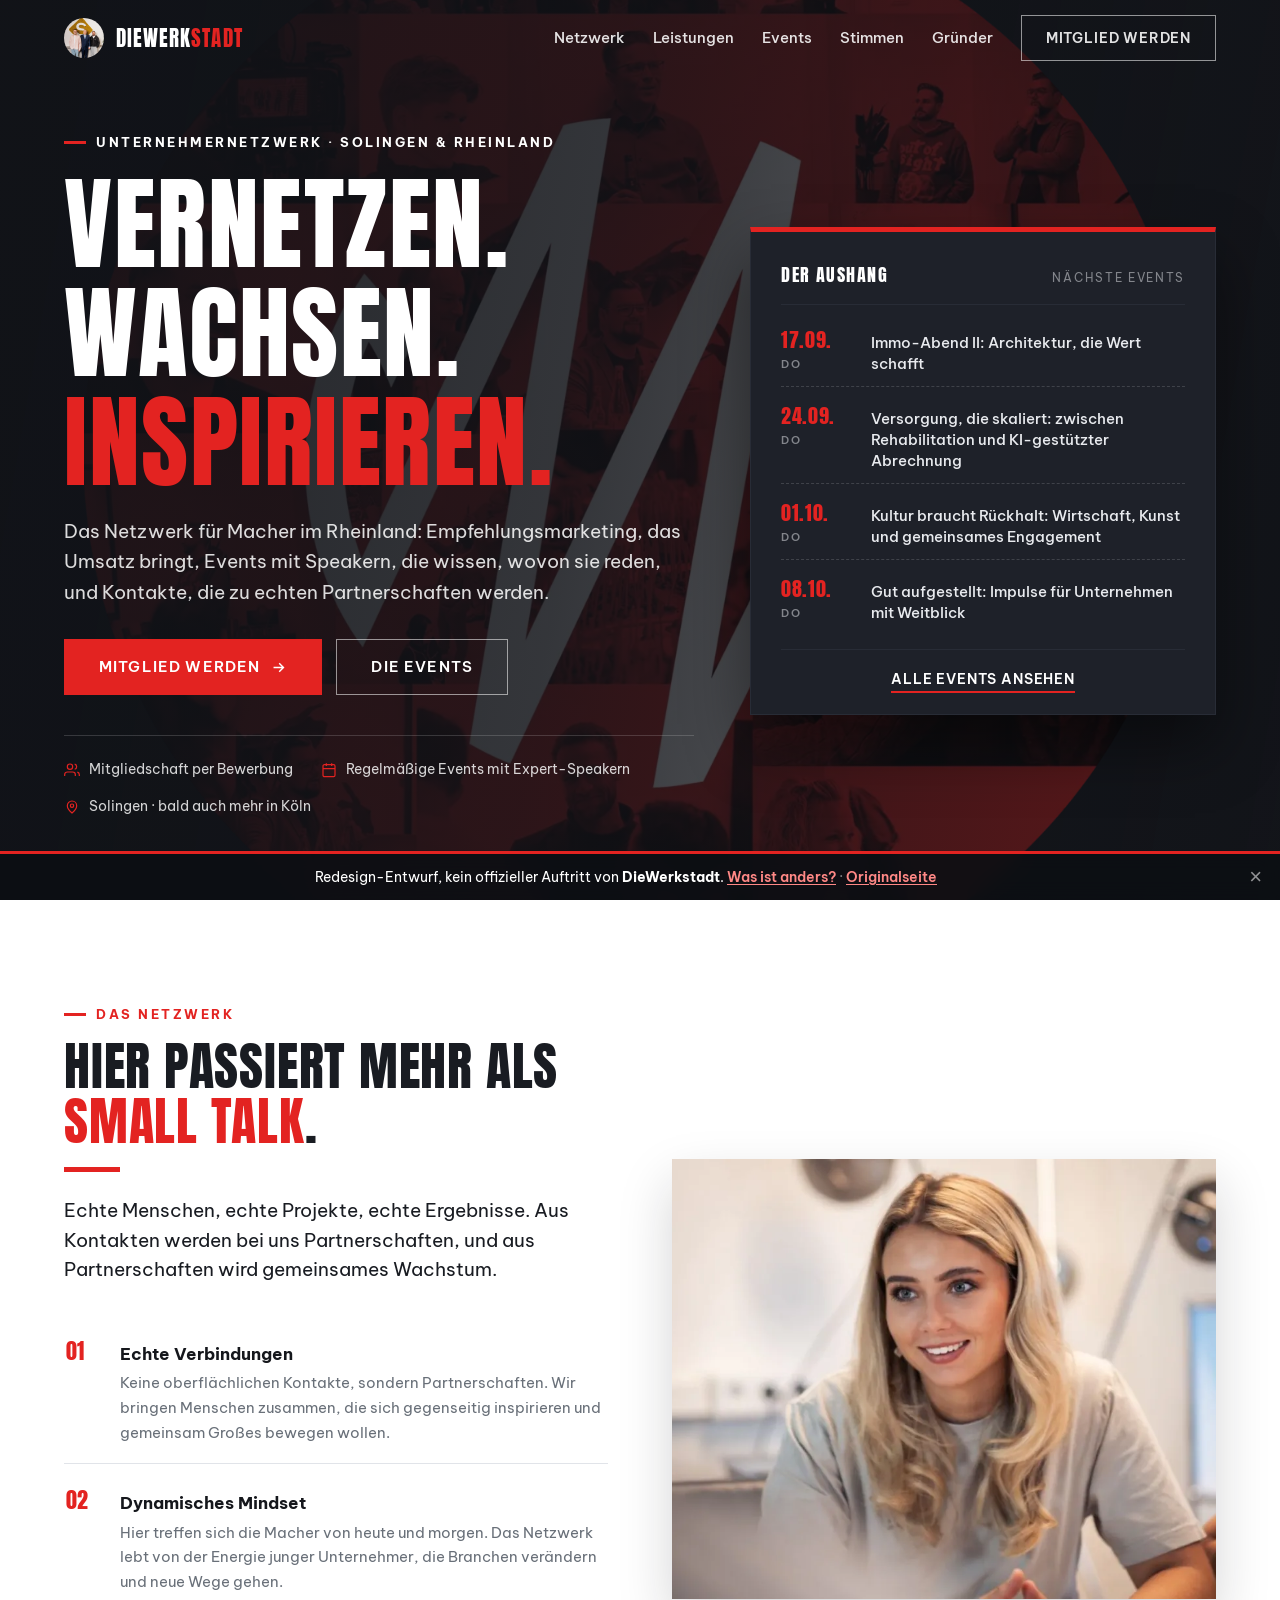
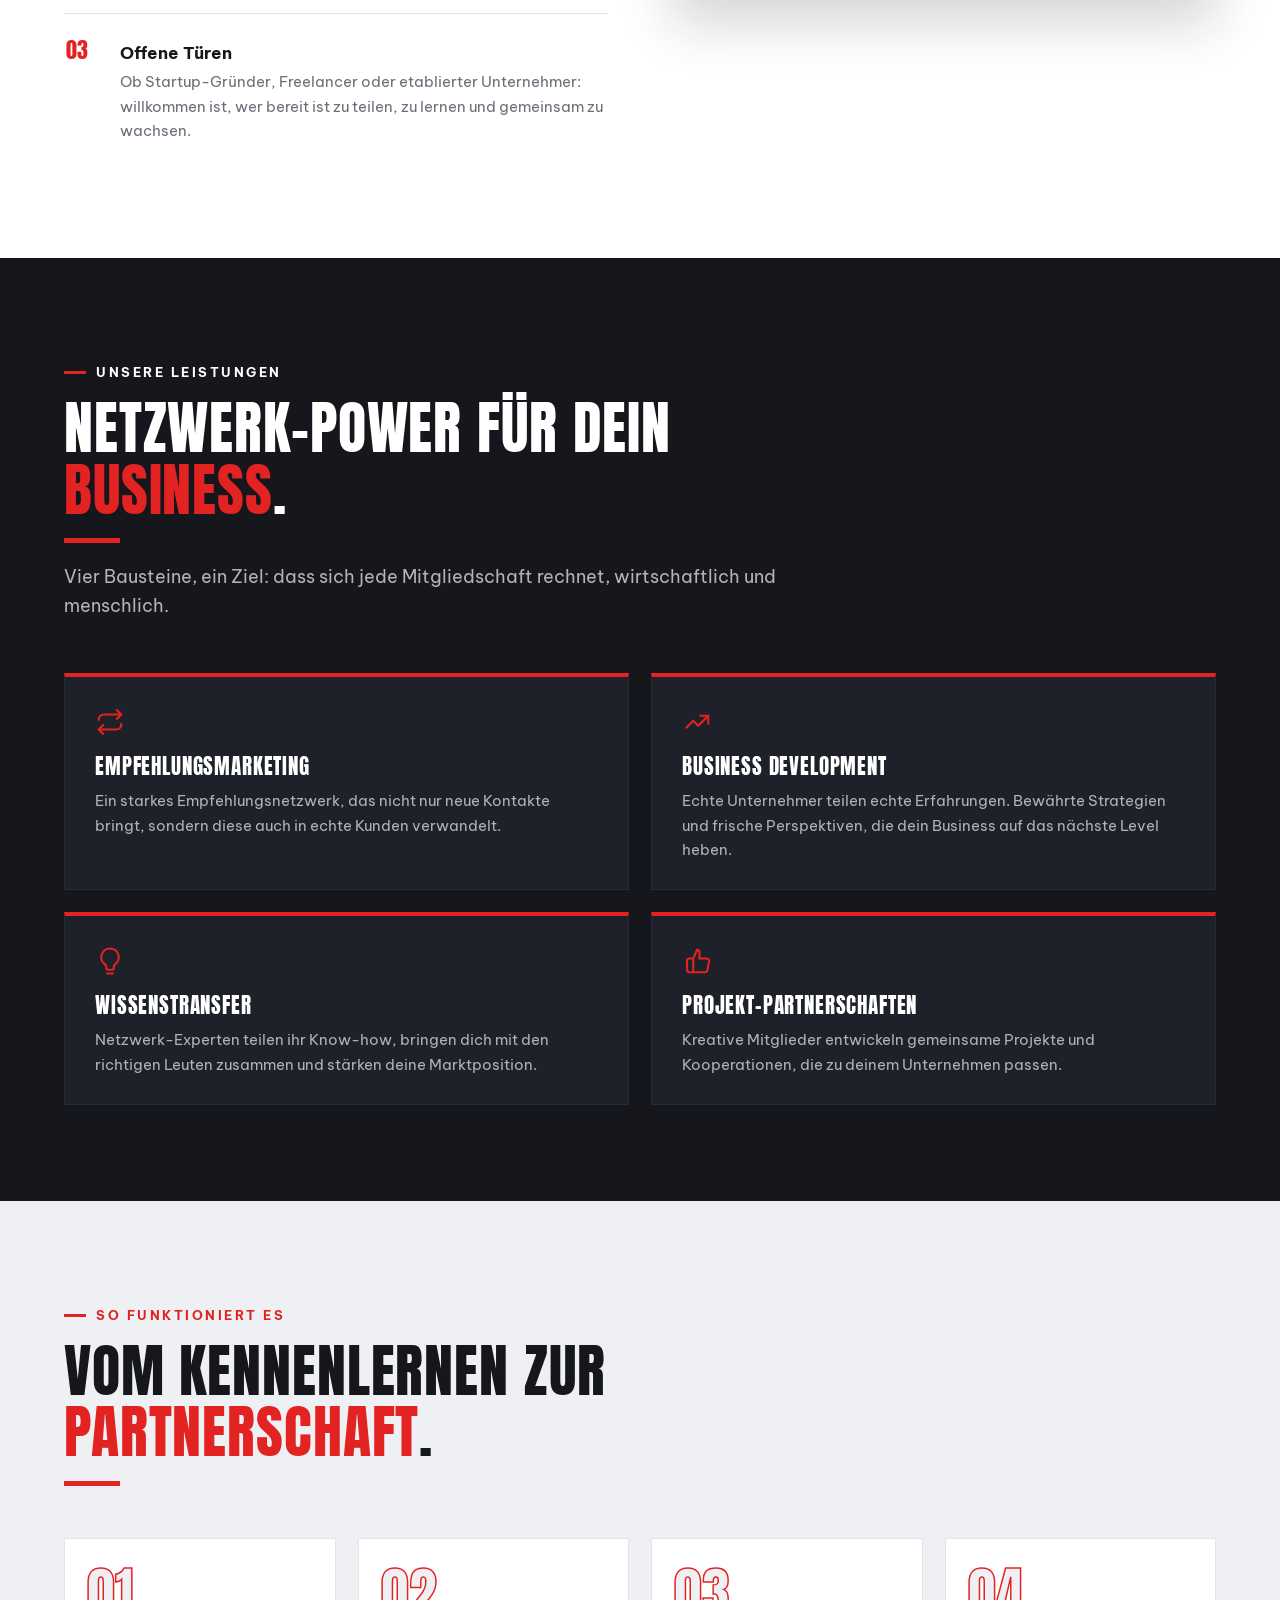
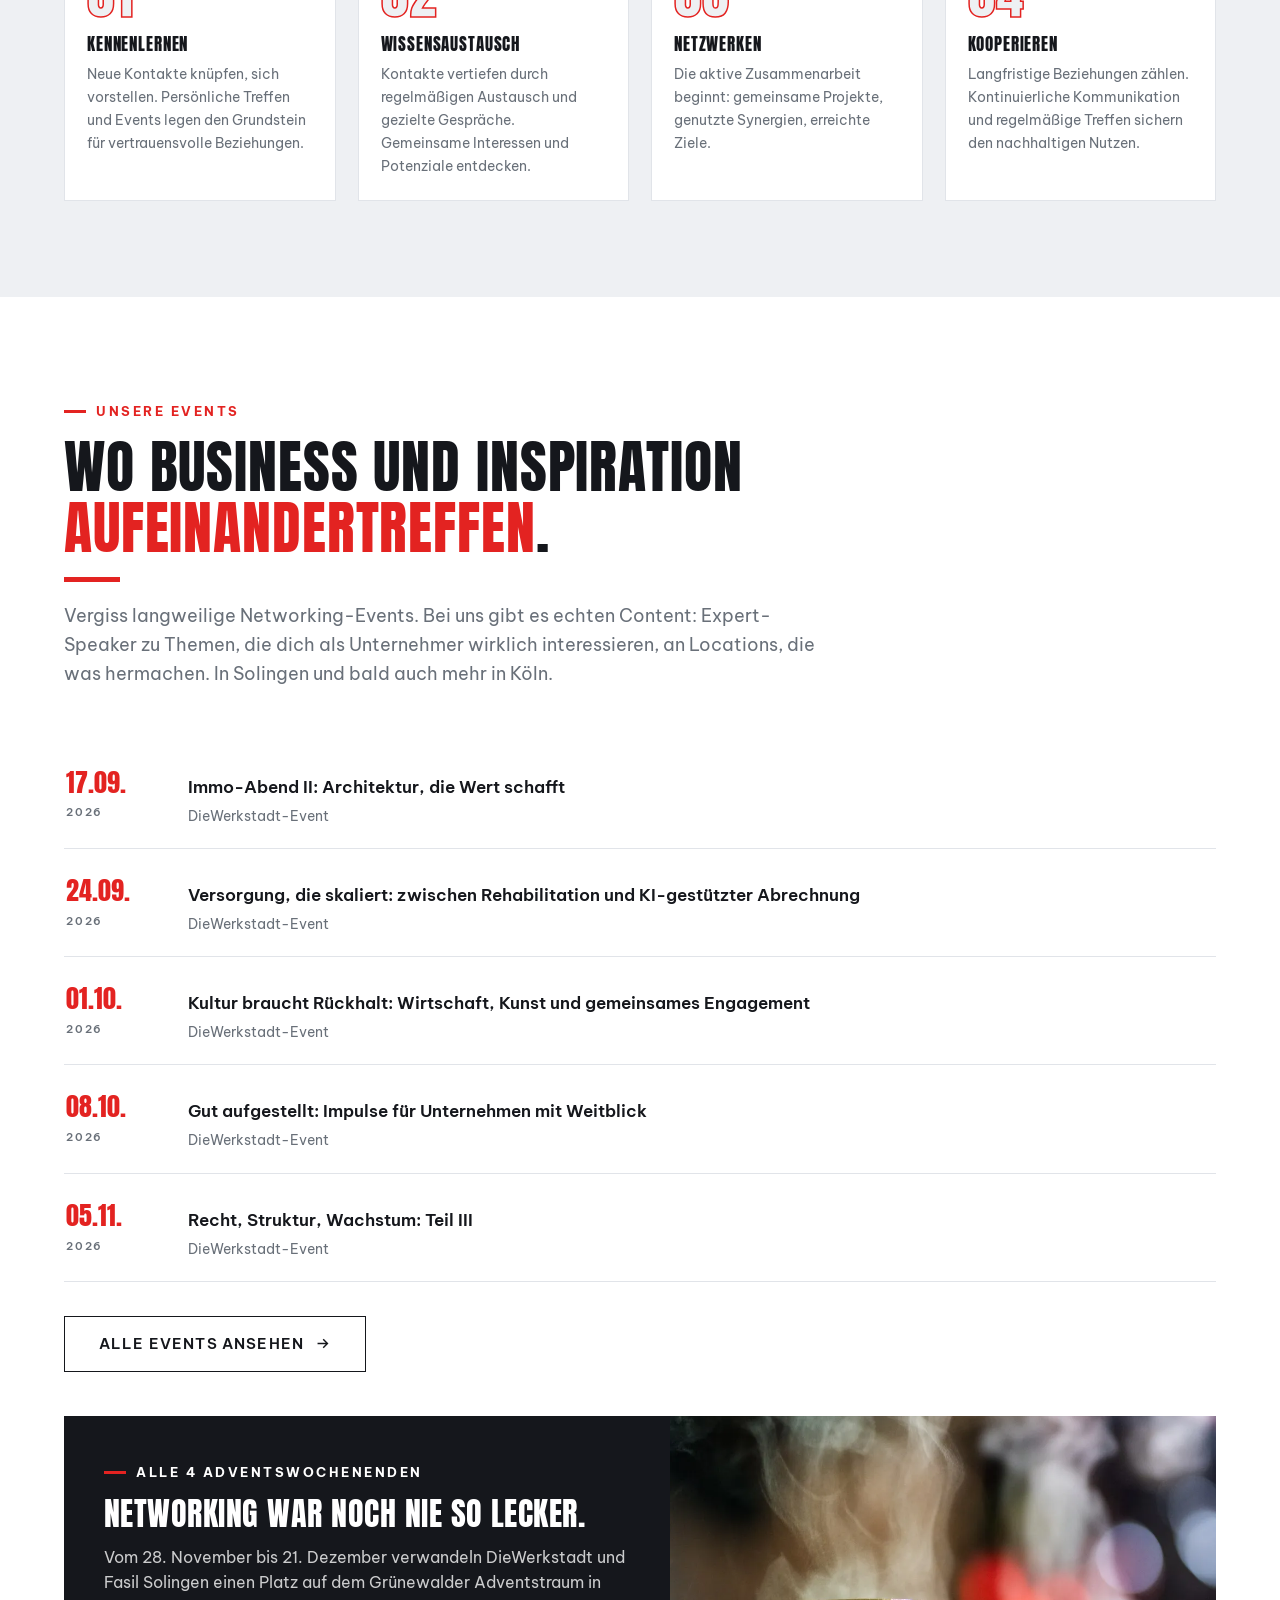
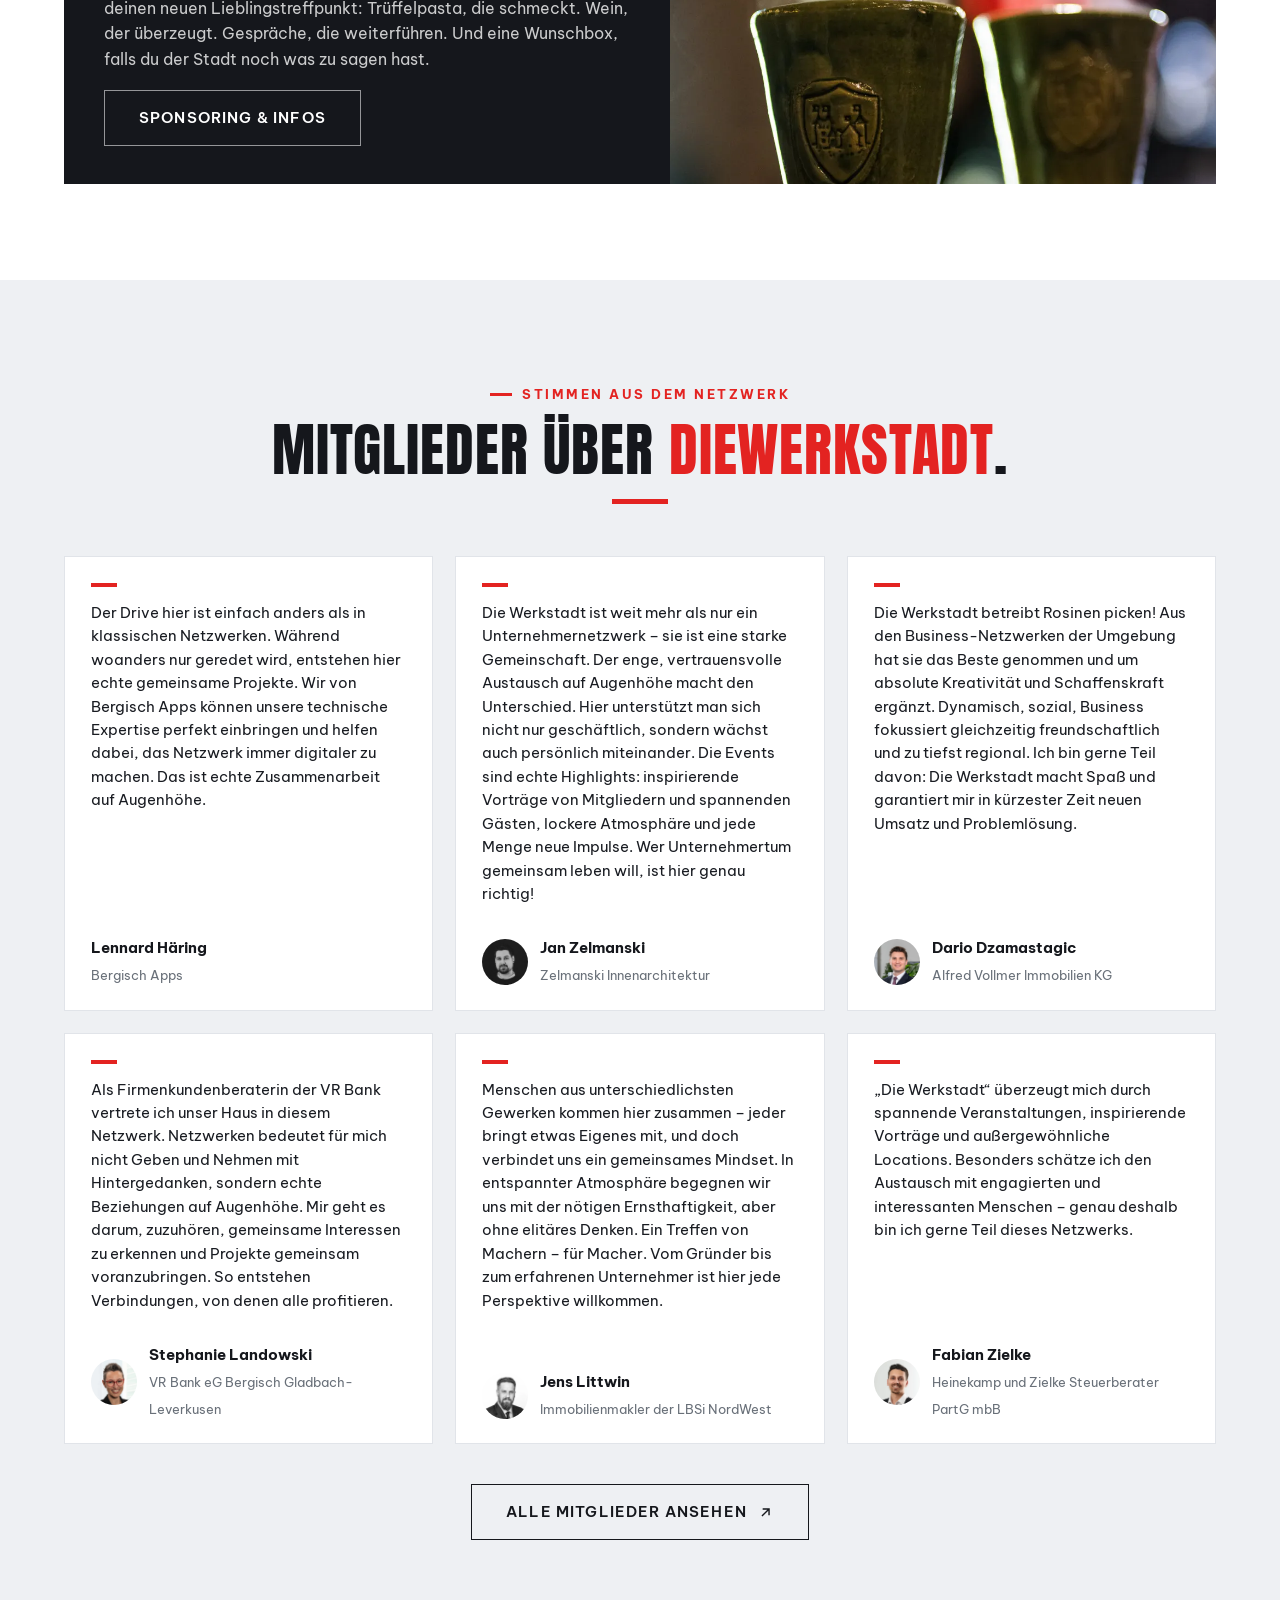
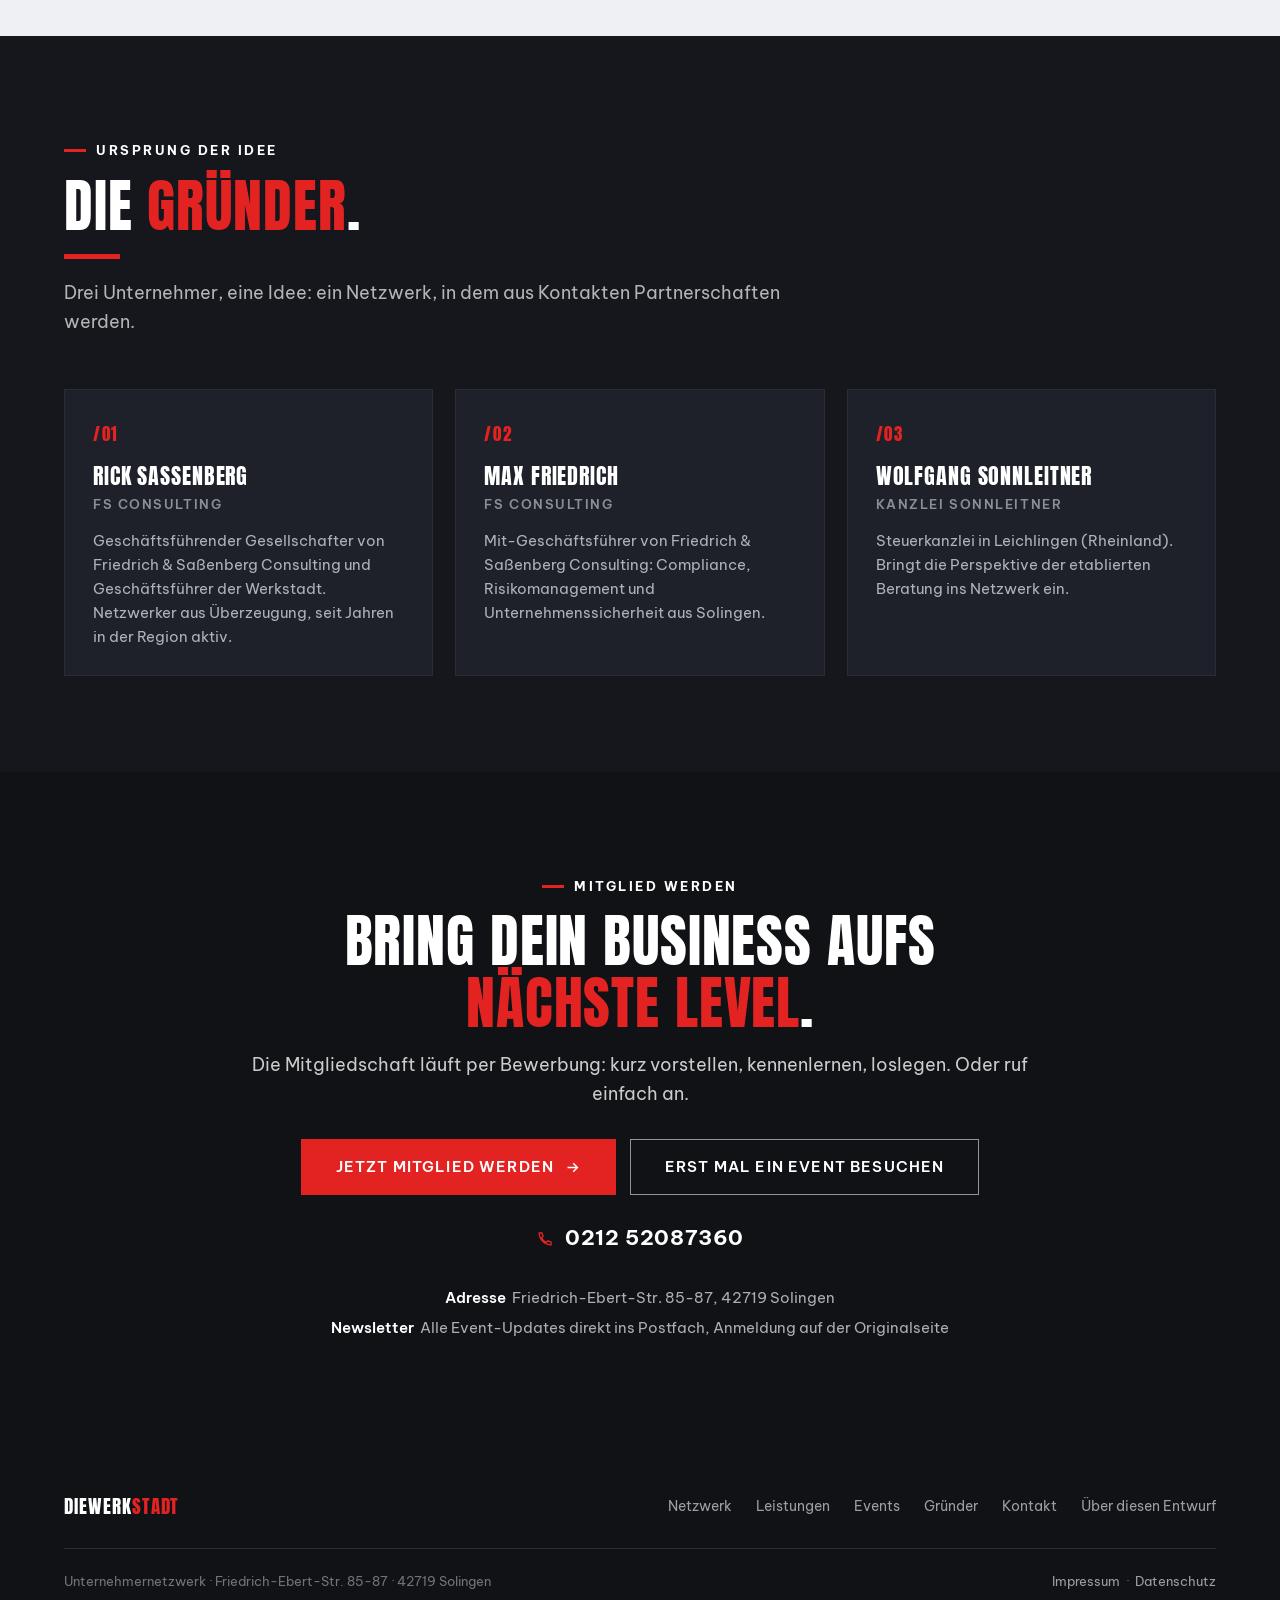
==== index.html @ a617d088 "DieWerkstadt-Demonstrator: Industrial-Bold-Design (Anton + Be Vietnam Pro, Signalrot/Anthrazit), Eve" ====
<!doctype html>
<html lang="de">
<head>
<meta charset="utf-8">
<meta name="viewport" content="width=device-width, initial-scale=1">
<title>DieWerkstadt | Unternehmernetzwerk Solingen &amp; Rheinland</title>
<meta name="description" content="DieWerkstadt ist das Unternehmernetzwerk für Solingen und das Rheinland: Empfehlungsmarketing, Events mit Expert-Speakern und echte Partnerschaften. Mitgliedschaft per Bewerbung.">
<meta name="robots" content="noindex, nofollow">
<link rel="canonical" href="https://suak0903.github.io/diewerkstadt/">
<meta property="og:type" content="website">
<meta property="og:site_name" content="DieWerkstadt">
<meta property="og:title" content="DieWerkstadt | Unternehmernetzwerk Solingen &amp; Rheinland">
<meta property="og:description" content="Vernetzen. Wachsen. Inspirieren. Empfehlungsmarketing, Events mit Expert-Speakern und echte Partnerschaften im Rheinland.">
<meta property="og:image" content="https://suak0903.github.io/diewerkstadt/media/og.jpg">
<meta property="og:image:width" content="1200">
<meta property="og:image:height" content="630">
<meta property="og:locale" content="de_DE">
<meta name="twitter:card" content="summary_large_image">
<meta name="twitter:image" content="https://suak0903.github.io/diewerkstadt/media/og.jpg">
<meta name="theme-color" content="#15171c">
<link rel="icon" href="media/favicon-32.png" sizes="32x32">
<link rel="apple-touch-icon" href="media/favicon-180.png">
<link rel="preload" as="image" href="media/hero.webp">
<link rel="stylesheet" href="css/site.css?v=1">
<script type="application/ld+json">
{"@context":"https://schema.org","@graph":[
{"@type":"Organization","@id":"https://suak0903.github.io/diewerkstadt/#org","name":"DieWerkstadt","description":"Unternehmernetzwerk für Solingen und das Rheinland: Empfehlungsmarketing, Business-Events mit Expert-Speakern, Mitgliedschaft per Bewerbung.","url":"https://suak0903.github.io/diewerkstadt/","logo":"https://suak0903.github.io/diewerkstadt/media/favicon-180.png","telephone":"+49 212 52087360","address":{"@type":"PostalAddress","streetAddress":"Friedrich-Ebert-Str. 85-87","postalCode":"42719","addressLocality":"Solingen","addressCountry":"DE"},"areaServed":[{"@type":"City","name":"Solingen"},{"@type":"AdministrativeArea","name":"Rheinland"}],"sameAs":["https://deine-werkstadt.de/"]},
{"@type":"Event","name":"DieWerkstadt: Immo-Abend II - Architektur, die Wert schafft","startDate":"2026-09-17","organizer":{"@id":"https://suak0903.github.io/diewerkstadt/#org"},"eventAttendanceMode":"https://schema.org/OfflineEventAttendanceMode","location":{"@type":"Place","name":"Solingen","address":{"@type":"PostalAddress","addressLocality":"Solingen","addressCountry":"DE"}}},
{"@type":"Event","name":"DieWerkstadt: Versorgung, die skaliert - Zwischen Rehabilitation und KI-gestützter Abrechnung","startDate":"2026-09-24","organizer":{"@id":"https://suak0903.github.io/diewerkstadt/#org"},"eventAttendanceMode":"https://schema.org/OfflineEventAttendanceMode","location":{"@type":"Place","name":"Solingen","address":{"@type":"PostalAddress","addressLocality":"Solingen","addressCountry":"DE"}}},
{"@type":"Event","name":"DieWerkstadt: Kultur braucht Rückhalt - Wirtschaft, Kunst und gemeinsames Engagement","startDate":"2026-10-01","organizer":{"@id":"https://suak0903.github.io/diewerkstadt/#org"},"eventAttendanceMode":"https://schema.org/OfflineEventAttendanceMode","location":{"@type":"Place","name":"Solingen","address":{"@type":"PostalAddress","addressLocality":"Solingen","addressCountry":"DE"}}},
{"@type":"Event","name":"DieWerkstadt: Gut aufgestellt - Impulse für Unternehmen mit Weitblick","startDate":"2026-10-08","organizer":{"@id":"https://suak0903.github.io/diewerkstadt/#org"},"eventAttendanceMode":"https://schema.org/OfflineEventAttendanceMode","location":{"@type":"Place","name":"Solingen","address":{"@type":"PostalAddress","addressLocality":"Solingen","addressCountry":"DE"}}},
{"@type":"Event","name":"DieWerkstadt: Recht, Struktur, Wachstum - Teil III","startDate":"2026-11-05","organizer":{"@id":"https://suak0903.github.io/diewerkstadt/#org"},"eventAttendanceMode":"https://schema.org/OfflineEventAttendanceMode","location":{"@type":"Place","name":"Solingen","address":{"@type":"PostalAddress","addressLocality":"Solingen","addressCountry":"DE"}}}
]}
</script>
</head>
<body>
<a class="skip" href="#top">Zum Inhalt springen</a>

<!-- #chrome:header -->
<header class="nav" id="nav">
  <div class="wrap">
    <a href="index.html#top" class="brand" aria-label="DieWerkstadt Startseite">
      <img src="media/logo.png" alt="" width="40" height="40">
      <b>DieWerk<em>stadt</em></b>
    </a>
    <nav class="nav__links" aria-label="Hauptnavigation">
      <a href="index.html#netzwerk">Netzwerk</a>
      <a href="index.html#leistungen">Leistungen</a>
      <a href="index.html#events">Events</a>
      <a href="index.html#stimmen">Stimmen</a>
      <a href="index.html#gruender">Gründer</a>
      <a href="https://deine-werkstadt.de/mitglieder-antrag/" target="_blank" rel="noopener" class="btn nav__cta">Mitglied werden</a>
    </nav>
    <button class="burger" id="burger" aria-label="Menü öffnen" aria-expanded="false"><span></span><span></span><span></span></button>
  </div>
</header>
<nav class="mmenu" id="mmenu" aria-label="Mobile Navigation" inert>
  <div class="mmenu__links">
    <a href="index.html#netzwerk"><span class="n">01</span>Netzwerk</a>
    <a href="index.html#leistungen"><span class="n">02</span>Leistungen</a>
    <a href="index.html#events"><span class="n">03</span>Events</a>
    <a href="index.html#stimmen"><span class="n">04</span>Stimmen</a>
    <a href="index.html#gruender"><span class="n">05</span>Gründer</a>
    <a href="index.html#kontakt"><span class="n">06</span>Kontakt</a>
  </div>
  <div class="mmenu__foot">
    <a class="btn btn--rot" href="https://deine-werkstadt.de/mitglieder-antrag/" target="_blank" rel="noopener">Mitglied werden
      <svg viewBox="0 0 24 24" fill="none" stroke="currentColor" stroke-width="2"><path d="M5 12h14M13 6l6 6-6 6"/></svg></a>
    <div class="mmenu__contact">
      <a href="tel:+4921252087360"><svg viewBox="0 0 24 24" fill="none" stroke="currentColor" stroke-width="1.8"><path d="M4 5c0 8 7 15 15 15v-3.5l-4-1.5-2 2a12 12 0 0 1-6-6l2-2L7.5 5H4Z"/></svg>Anrufen</a>
      <a href="https://www.google.com/maps/search/?api=1&amp;query=Friedrich-Ebert-Stra%C3%9Fe%2085-87%20Solingen" target="_blank" rel="noopener"><svg viewBox="0 0 24 24" fill="none" stroke="currentColor" stroke-width="1.8"><path d="M12 21s-7-5.7-7-11a7 7 0 1 1 14 0c0 5.3-7 11-7 11Z"/><circle cx="12" cy="10" r="2.5"/></svg>Route</a>
    </div>
    <div class="mmenu__meta">Unternehmernetzwerk &middot; Solingen &amp; Rheinland</div>
  </div>
</nav>
<!-- /#chrome:header -->

<main id="top">

  <!-- ============ HERO ============ -->
  <section class="hero">
    <div class="hero__bg" id="heroBg"></div>
    <div class="wrap">
      <div class="hero__grid">
        <div class="hero__inner">
          <span class="eyebrow hero__eyebrow h-anim">Unternehmernetzwerk &middot; Solingen &amp; Rheinland</span>
          <h1 class="h-anim">Vernetzen.<br>Wachsen.<br><em>Inspirieren</em><span class="dot">.</span></h1>
          <p class="hero__sub h-anim">Das Netzwerk für Macher im Rheinland: Empfehlungsmarketing, das Umsatz bringt, Events mit Speakern, die wissen, wovon sie reden, und Kontakte, die zu echten Partnerschaften werden.</p>
          <div class="hero__cta h-anim">
            <a class="btn btn--rot" href="https://deine-werkstadt.de/mitglieder-antrag/" target="_blank" rel="noopener">Mitglied werden
              <svg viewBox="0 0 24 24" fill="none" stroke="currentColor" stroke-width="2"><path d="M5 12h14M13 6l6 6-6 6"/></svg></a>
            <a class="btn btn--ghost" href="#events">Die Events</a>
          </div>
          <div class="ribbon h-anim">
            <span><svg viewBox="0 0 24 24" fill="none" stroke="currentColor" stroke-width="1.8"><path d="M17 21v-2a4 4 0 0 0-4-4H5a4 4 0 0 0-4 4v2"/><circle cx="9" cy="7" r="4"/><path d="M23 21v-2a4 4 0 0 0-3-3.87M16 3.13a4 4 0 0 1 0 7.75"/></svg>Mitgliedschaft per Bewerbung</span>
            <span><svg viewBox="0 0 24 24" fill="none" stroke="currentColor" stroke-width="1.8"><path d="M8 2v4M16 2v4M3 10h18M5 4h14a2 2 0 0 1 2 2v14a2 2 0 0 1-2 2H5a2 2 0 0 1-2-2V6a2 2 0 0 1 2-2Z"/></svg>Regelmäßige Events mit Expert-Speakern</span>
            <span><svg viewBox="0 0 24 24" fill="none" stroke="currentColor" stroke-width="1.8"><path d="M12 21s-7-5.7-7-11a7 7 0 1 1 14 0c0 5.3-7 11-7 11Z"/><circle cx="12" cy="10" r="2.5"/></svg>Solingen &middot; bald auch mehr in Köln</span>
          </div>
        </div>
        <div class="hero__ticket h-anim">
          <div class="ticket" aria-label="Die nächsten Events">
            <div class="ticket__head"><b>Der Aushang</b><span>Nächste Events</span></div>
            <a class="ticket__row" href="events.html"><span class="ticket__date">17.09.<small>DO</small></span><span class="ticket__title">Immo-Abend II: Architektur, die Wert schafft</span></a>
            <a class="ticket__row" href="events.html"><span class="ticket__date">24.09.<small>DO</small></span><span class="ticket__title">Versorgung, die skaliert: zwischen Rehabilitation und KI-gestützter Abrechnung</span></a>
            <a class="ticket__row" href="events.html"><span class="ticket__date">01.10.<small>DO</small></span><span class="ticket__title">Kultur braucht Rückhalt: Wirtschaft, Kunst und gemeinsames Engagement</span></a>
            <a class="ticket__row" href="events.html"><span class="ticket__date">08.10.<small>DO</small></span><span class="ticket__title">Gut aufgestellt: Impulse für Unternehmen mit Weitblick</span></a>
            <div class="ticket__foot"><a href="events.html">Alle Events ansehen</a></div>
          </div>
        </div>
      </div>
    </div>
  </section>

  <!-- ============ NETZWERK ============ -->
  <section class="section section--white" id="netzwerk">
    <div class="wrap">
      <div class="split reveal">
        <div>
          <span class="eyebrow">Das Netzwerk</span>
          <h2 style="font-size:clamp(32px,4.8vw,52px);margin:14px 0 0">Hier passiert mehr als <em>Small Talk</em>.</h2>
          <span class="kante"></span>
          <p class="lead" style="margin-top:24px">Echte Menschen, echte Projekte, echte Ergebnisse. Aus Kontakten werden bei uns Partnerschaften, und aus Partnerschaften wird gemeinsames Wachstum.</p>
          <ul class="werte">
            <li><span class="n">01</span><span><b>Echte Verbindungen</b><p>Keine oberflächlichen Kontakte, sondern Partnerschaften. Wir bringen Menschen zusammen, die sich gegenseitig inspirieren und gemeinsam Großes bewegen wollen.</p></span></li>
            <li><span class="n">02</span><span><b>Dynamisches Mindset</b><p>Hier treffen sich die Macher von heute und morgen. Das Netzwerk lebt von der Energie junger Unternehmer, die Branchen verändern und neue Wege gehen.</p></span></li>
            <li><span class="n">03</span><span><b>Offene Türen</b><p>Ob Startup-Gründer, Freelancer oder etablierter Unternehmer: willkommen ist, wer bereit ist zu teilen, zu lernen und gemeinsam zu wachsen.</p></span></li>
          </ul>
        </div>
        <div class="split__media" style="background-image:url('media/event-szene2.webp')" role="img" aria-label="Austausch auf einem Event der Werkstadt"></div>
      </div>
    </div>
  </section>

  <!-- ============ LEISTUNGEN ============ -->
  <section class="section section--dark" id="leistungen">
    <div class="wrap">
      <div class="shead">
        <span class="eyebrow" style="color:#fff">Unsere Leistungen</span>
        <h2>Netzwerk-Power für dein <em>Business</em>.</h2>
        <span class="kante"></span>
        <p>Vier Bausteine, ein Ziel: dass sich jede Mitgliedschaft rechnet, wirtschaftlich und menschlich.</p>
      </div>
      <div class="leist reveal">
        <div class="card">
          <svg class="ic" viewBox="0 0 24 24" fill="none" stroke="currentColor" stroke-width="1.7"><path d="M17 2l4 4-4 4"/><path d="M3 11v-1a4 4 0 0 1 4-4h14"/><path d="M7 22l-4-4 4-4"/><path d="M21 13v1a4 4 0 0 1-4 4H3"/></svg>
          <h3>Empfehlungsmarketing</h3>
          <p>Ein starkes Empfehlungsnetzwerk, das nicht nur neue Kontakte bringt, sondern diese auch in echte Kunden verwandelt.</p>
        </div>
        <div class="card">
          <svg class="ic" viewBox="0 0 24 24" fill="none" stroke="currentColor" stroke-width="1.7"><path d="M3 17l6-6 4 4 8-8"/><path d="M14 7h7v7"/></svg>
          <h3>Business Development</h3>
          <p>Echte Unternehmer teilen echte Erfahrungen. Bewährte Strategien und frische Perspektiven, die dein Business auf das nächste Level heben.</p>
        </div>
        <div class="card">
          <svg class="ic" viewBox="0 0 24 24" fill="none" stroke="currentColor" stroke-width="1.7"><path d="M12 2a7 7 0 0 1 4 12.7c-.6.5-1 1.2-1 2V18a1 1 0 0 1-1 1h-4a1 1 0 0 1-1-1v-1.3c0-.8-.4-1.5-1-2A7 7 0 0 1 12 2Z"/><path d="M9 22h6"/></svg>
          <h3>Wissenstransfer</h3>
          <p>Netzwerk-Experten teilen ihr Know-how, bringen dich mit den richtigen Leuten zusammen und stärken deine Marktposition.</p>
        </div>
        <div class="card">
          <svg class="ic" viewBox="0 0 24 24" fill="none" stroke="currentColor" stroke-width="1.7"><path d="M14 9V5a2 2 0 0 0-2-2l-3 7v11h9.3a2 2 0 0 0 2-1.7l1.4-7a2 2 0 0 0-2-2.3H14Z"/><path d="M9 21H6a2 2 0 0 1-2-2v-7a2 2 0 0 1 2-2h3"/></svg>
          <h3>Projekt-Partnerschaften</h3>
          <p>Kreative Mitglieder entwickeln gemeinsame Projekte und Kooperationen, die zu deinem Unternehmen passen.</p>
        </div>
      </div>
    </div>
  </section>

  <!-- ============ ABLAUF ============ -->
  <section class="section section--hell" id="ablauf">
    <div class="wrap">
      <div class="shead">
        <span class="eyebrow">So funktioniert es</span>
        <h2>Vom Kennenlernen zur <em>Partnerschaft</em>.</h2>
        <span class="kante"></span>
      </div>
      <div class="ablauf reveal">
        <div class="step"><span class="nr">01</span><h3>Kennenlernen</h3><p>Neue Kontakte knüpfen, sich vorstellen. Persönliche Treffen und Events legen den Grundstein für vertrauensvolle Beziehungen.</p></div>
        <div class="step"><span class="nr">02</span><h3>Wissensaustausch</h3><p>Kontakte vertiefen durch regelmäßigen Austausch und gezielte Gespräche. Gemeinsame Interessen und Potenziale entdecken.</p></div>
        <div class="step"><span class="nr">03</span><h3>Netzwerken</h3><p>Die aktive Zusammenarbeit beginnt: gemeinsame Projekte, genutzte Synergien, erreichte Ziele.</p></div>
        <div class="step"><span class="nr">04</span><h3>Kooperieren</h3><p>Langfristige Beziehungen zählen. Kontinuierliche Kommunikation und regelmäßige Treffen sichern den nachhaltigen Nutzen.</p></div>
      </div>
    </div>
  </section>

  <!-- ============ EVENTS ============ -->
  <section class="section section--white" id="events">
    <div class="wrap">
      <div class="shead">
        <span class="eyebrow">Unsere Events</span>
        <h2>Wo Business und Inspiration <em>aufeinandertreffen</em>.</h2>
        <span class="kante"></span>
        <p>Vergiss langweilige Networking-Events. Bei uns gibt es echten Content: Expert-Speaker zu Themen, die dich als Unternehmer wirklich interessieren, an Locations, die was hermachen. In Solingen und bald auch mehr in Köln.</p>
      </div>
      <div class="reveal">
        <a class="evrow" href="events.html"><span class="evrow__date">17.09.<small>2026</small></span><span class="evrow__body"><b>Immo-Abend II: Architektur, die Wert schafft</b><span>DieWerkstadt-Event</span></span></a>
        <a class="evrow" href="events.html"><span class="evrow__date">24.09.<small>2026</small></span><span class="evrow__body"><b>Versorgung, die skaliert: zwischen Rehabilitation und KI-gestützter Abrechnung</b><span>DieWerkstadt-Event</span></span></a>
        <a class="evrow" href="events.html"><span class="evrow__date">01.10.<small>2026</small></span><span class="evrow__body"><b>Kultur braucht Rückhalt: Wirtschaft, Kunst und gemeinsames Engagement</b><span>DieWerkstadt-Event</span></span></a>
        <a class="evrow" href="events.html"><span class="evrow__date">08.10.<small>2026</small></span><span class="evrow__body"><b>Gut aufgestellt: Impulse für Unternehmen mit Weitblick</b><span>DieWerkstadt-Event</span></span></a>
        <a class="evrow" href="events.html"><span class="evrow__date">05.11.<small>2026</small></span><span class="evrow__body"><b>Recht, Struktur, Wachstum: Teil III</b><span>DieWerkstadt-Event</span></span></a>
        <div style="margin-top:34px"><a class="btn btn--dark" href="events.html">Alle Events ansehen
          <svg viewBox="0 0 24 24" fill="none" stroke="currentColor" stroke-width="2"><path d="M5 12h14M13 6l6 6-6 6"/></svg></a></div>
      </div>
      <div class="ev-special reveal">
        <div class="ev-special__body">
          <span class="eyebrow">Alle 4 Adventswochenenden</span>
          <h3>Networking war noch nie so lecker.</h3>
          <p>Vom 28. November bis 21. Dezember verwandeln DieWerkstadt und Fasil Solingen einen Platz auf dem Grünewalder Adventstraum in deinen neuen Lieblingstreffpunkt: Trüffelpasta, die schmeckt. Wein, der überzeugt. Gespräche, die weiterführen. Und eine Wunschbox, falls du der Stadt noch was zu sagen hast.</p>
          <p style="margin-top:18px;margin-bottom:0"><a class="btn btn--ghost" href="https://deine-werkstadt.de/weihnachtsmarkt/" target="_blank" rel="noopener">Sponsoring &amp; Infos</a></p>
        </div>
        <div class="ev-special__media" role="img" aria-label="Stimmung auf dem Weihnachtsmarkt"></div>
      </div>
    </div>
  </section>

  <!-- ============ STIMMEN ============ -->
  <section class="section section--hell" id="stimmen">
    <div class="wrap">
      <div class="shead center">
        <span class="eyebrow">Stimmen aus dem Netzwerk</span>
        <h2>Mitglieder über <em>DieWerkstadt</em>.</h2>
        <span class="kante"></span>
      </div>
      <div class="voices reveal">
        <figure class="voice">
          <p>Der Drive hier ist einfach anders als in klassischen Netzwerken. Während woanders nur geredet wird, entstehen hier echte gemeinsame Projekte. Wir von Bergisch Apps können unsere technische Expertise perfekt einbringen und helfen dabei, das Netzwerk immer digitaler zu machen. Das ist echte Zusammenarbeit auf Augenhöhe.</p>
          <figcaption><span><span class="voice__who">Lennard Häring</span><span class="voice__src">Bergisch Apps</span></span></figcaption>
        </figure>
        <figure class="voice">
          <p>Die Werkstadt ist weit mehr als nur ein Unternehmernetzwerk &ndash; sie ist eine starke Gemeinschaft. Der enge, vertrauensvolle Austausch auf Augenhöhe macht den Unterschied. Hier unterstützt man sich nicht nur geschäftlich, sondern wächst auch persönlich miteinander. Die Events sind echte Highlights: inspirierende Vorträge von Mitgliedern und spannenden Gästen, lockere Atmosphäre und jede Menge neue Impulse. Wer Unternehmertum gemeinsam leben will, ist hier genau richtig!</p>
          <figcaption><img class="voice__img" src="media/p-zelmanski.webp" alt="" width="46" height="46" loading="lazy"><span><span class="voice__who">Jan Zelmanski</span><span class="voice__src">Zelmanski Innenarchitektur</span></span></figcaption>
        </figure>
        <figure class="voice">
          <p>Die Werkstadt betreibt Rosinen picken! Aus den Business-Netzwerken der Umgebung hat sie das Beste genommen und um absolute Kreativität und Schaffenskraft ergänzt. Dynamisch, sozial, Business fokussiert gleichzeitig freundschaftlich und zu tiefst regional. Ich bin gerne Teil davon: Die Werkstadt macht Spaß und garantiert mir in kürzester Zeit neuen Umsatz und Problemlösung.</p>
          <figcaption><img class="voice__img" src="media/p-dzamastagic.webp" alt="" width="46" height="46" loading="lazy"><span><span class="voice__who">Dario Dzamastagic</span><span class="voice__src">Alfred Vollmer Immobilien KG</span></span></figcaption>
        </figure>
        <figure class="voice">
          <p>Als Firmenkundenberaterin der VR Bank vertrete ich unser Haus in diesem Netzwerk. Netzwerken bedeutet für mich nicht Geben und Nehmen mit Hintergedanken, sondern echte Beziehungen auf Augenhöhe. Mir geht es darum, zuzuhören, gemeinsame Interessen zu erkennen und Projekte gemeinsam voranzubringen. So entstehen Verbindungen, von denen alle profitieren.</p>
          <figcaption><img class="voice__img" src="media/p-landowski.webp" alt="" width="46" height="46" loading="lazy"><span><span class="voice__who">Stephanie Landowski</span><span class="voice__src">VR Bank eG Bergisch Gladbach-Leverkusen</span></span></figcaption>
        </figure>
        <figure class="voice">
          <p>Menschen aus unterschiedlichsten Gewerken kommen hier zusammen &ndash; jeder bringt etwas Eigenes mit, und doch verbindet uns ein gemeinsames Mindset. In entspannter Atmosphäre begegnen wir uns mit der nötigen Ernsthaftigkeit, aber ohne elitäres Denken. Ein Treffen von Machern &ndash; für Macher. Vom Gründer bis zum erfahrenen Unternehmer ist hier jede Perspektive willkommen.</p>
          <figcaption><img class="voice__img" src="media/p-littwin.webp" alt="" width="46" height="46" loading="lazy"><span><span class="voice__who">Jens Littwin</span><span class="voice__src">Immobilienmakler der LBSi NordWest</span></span></figcaption>
        </figure>
        <figure class="voice">
          <p>&bdquo;Die Werkstadt&ldquo; überzeugt mich durch spannende Veranstaltungen, inspirierende Vorträge und außergewöhnliche Locations. Besonders schätze ich den Austausch mit engagierten und interessanten Menschen &ndash; genau deshalb bin ich gerne Teil dieses Netzwerks.</p>
          <figcaption><img class="voice__img" src="media/p-zielke.webp" alt="" width="46" height="46" loading="lazy"><span><span class="voice__who">Fabian Zielke</span><span class="voice__src">Heinekamp und Zielke Steuerberater PartG mbB</span></span></figcaption>
        </figure>
      </div>
      <div class="voices__more">
        <a class="btn btn--dark" href="https://deine-werkstadt.de/mitglieder/" target="_blank" rel="noopener">Alle Mitglieder ansehen
          <svg viewBox="0 0 24 24" fill="none" stroke="currentColor" stroke-width="2"><path d="M7 17 17 7M8 7h9v9"/></svg></a>
      </div>
    </div>
  </section>

  <!-- ============ GRUENDER ============ -->
  <section class="section section--dark" id="gruender">
    <div class="wrap">
      <div class="shead">
        <span class="eyebrow" style="color:#fff">Ursprung der Idee</span>
        <h2>Die <em>Gründer</em>.</h2>
        <span class="kante"></span>
        <p>Drei Unternehmer, eine Idee: ein Netzwerk, in dem aus Kontakten Partnerschaften werden.</p>
      </div>
      <div class="gruender reveal">
        <div class="gr">
          <span class="nr">/01</span>
          <h3>Rick Saßenberg</h3>
          <span class="firma">FS Consulting</span>
          <p>Geschäftsführender Gesellschafter von Friedrich &amp; Saßenberg Consulting und Geschäftsführer der Werkstadt. Netzwerker aus Überzeugung, seit Jahren in der Region aktiv.</p>
        </div>
        <div class="gr">
          <span class="nr">/02</span>
          <h3>Max Friedrich</h3>
          <span class="firma">FS Consulting</span>
          <p>Mit-Geschäftsführer von Friedrich &amp; Saßenberg Consulting: Compliance, Risikomanagement und Unternehmenssicherheit aus Solingen.</p>
        </div>
        <div class="gr">
          <span class="nr">/03</span>
          <h3>Wolfgang Sonnleitner</h3>
          <span class="firma">Kanzlei Sonnleitner</span>
          <p>Steuerkanzlei in Leichlingen (Rheinland). Bringt die Perspektive der etablierten Beratung ins Netzwerk ein.</p>
        </div>
      </div>
    </div>
  </section>

  <!-- ============ KONTAKT ============ -->
  <section class="section section--dark" id="kontakt" style="background:#101216">
    <div class="wrap">
      <div class="cta">
        <span class="eyebrow">Mitglied werden</span>
        <h2>Bring dein Business aufs <em>nächste Level</em>.</h2>
        <p>Die Mitgliedschaft läuft per Bewerbung: kurz vorstellen, kennenlernen, loslegen. Oder ruf einfach an.</p>
        <div class="cta__row">
          <a class="btn btn--rot" href="https://deine-werkstadt.de/mitglieder-antrag/" target="_blank" rel="noopener">Jetzt Mitglied werden
            <svg viewBox="0 0 24 24" fill="none" stroke="currentColor" stroke-width="2"><path d="M5 12h14M13 6l6 6-6 6"/></svg></a>
          <a class="btn btn--ghost" href="events.html">Erst mal ein Event besuchen</a>
        </div>
        <a class="cta__tel" href="tel:+4921252087360">
          <svg viewBox="0 0 24 24" fill="none" stroke="currentColor" stroke-width="1.7"><path d="M4 5c0 8 7 15 15 15v-3.5l-4-1.5-2 2a12 12 0 0 1-6-6l2-2L7.5 5H4Z"/></svg>0212 52087360</a>
        <div class="cta__meta">
          <span><b>Adresse</b> &nbsp;Friedrich-Ebert-Str. 85-87, 42719 Solingen</span>
          <span><b>Newsletter</b> &nbsp;Alle Event-Updates direkt ins Postfach, Anmeldung auf der Originalseite</span>
        </div>
      </div>
    </div>
  </section>

</main>

<!-- #chrome:demobar -->
<div class="demobar" id="demobar">
  <span>Redesign-Entwurf, kein offizieller Auftritt von <b>DieWerkstadt</b>. <a href="hinweise.html">Was ist anders?</a> <span class="demobar__sep">&middot;</span> <a href="https://deine-werkstadt.de/" target="_blank" rel="noopener">Originalseite</a></span>
  <button id="demoClose" aria-label="Hinweis schließen">&times;</button>
</div>
<!-- /#chrome:demobar -->
<!-- #chrome:footer -->
<footer class="foot">
  <div class="wrap">
    <div class="foot__top">
      <a href="index.html#top" class="brand"><b>DieWerk<em>stadt</em></b></a>
      <nav class="foot__nav" aria-label="Footer">
        <a href="index.html#netzwerk">Netzwerk</a>
        <a href="index.html#leistungen">Leistungen</a>
        <a href="index.html#events">Events</a>
        <a href="index.html#gruender">Gründer</a>
        <a href="index.html#kontakt">Kontakt</a>
        <a href="hinweise.html">Über diesen Entwurf</a>
      </nav>
    </div>
    <div class="foot__bottom">
      <span>Unternehmernetzwerk &middot; Friedrich-Ebert-Str. 85-87 &middot; 42719 Solingen</span>
      <span><a href="impressum.html">Impressum</a> &nbsp;&middot;&nbsp; <a href="datenschutz.html">Datenschutz</a></span>
    </div>
  </div>
</footer>
<!-- /#chrome:footer -->

<script src="js/site.js?v=1" defer></script>
</body>
</html>
---- css/site.css ----
/* DIEWERKSTADT - Unternehmernetzwerk Solingen. Redesign-Entwurf.
   Design-System "Industrial Bold": Anthrazit-Stahl + Signalrot + kuehles Hellgrau.
   Schriften: Anton (Plakat-Display, nur 400) + Be Vietnam Pro (Body, Bestandsschrift). */

@font-face{font-family:'Anton';font-style:normal;font-weight:400;font-display:swap;src:url('../font/anton.woff2') format('woff2')}
@font-face{font-family:'Be Vietnam Pro';font-style:normal;font-weight:400;font-display:swap;src:url('../font/bvp-400.woff2') format('woff2')}
@font-face{font-family:'Be Vietnam Pro';font-style:normal;font-weight:500;font-display:swap;src:url('../font/bvp-500.woff2') format('woff2')}
@font-face{font-family:'Be Vietnam Pro';font-style:normal;font-weight:600;font-display:swap;src:url('../font/bvp-600.woff2') format('woff2')}
@font-face{font-family:'Be Vietnam Pro';font-style:normal;font-weight:700;font-display:swap;src:url('../font/bvp-700.woff2') format('woff2')}

:root{
  --stahl:#15171c;      /* Anthrazit: Hero, dunkle Sektionen, Footer */
  --stahl-2:#1e2129;    /* dunkle Karte */
  --stahl-3:#282c36;    /* dunkle Karte 2 / Hairline auf dunkel */
  --rot:#e32321;        /* AKZENT Signalrot (Marke) */
  --rot-d:#b81a19;      /* Akzent dunkler (Hover) */
  --hell:#eef0f3;       /* Sektions-BG kuehl */
  --paper:#f8f9fa;      /* Grund-BG */
  --white:#ffffff;
  --ink:#191c22;        /* Fliesstext auf hell */
  --muted:#697079;      /* gedaempft, kuehl */
  --line:#e1e4e9;       /* Haarlinie */
  --wrap:1200px;
  --ease:cubic-bezier(.22,1,.36,1);
  --nav-h:76px;
}

*,*::before,*::after{box-sizing:border-box}
html{-webkit-text-size-adjust:100%;scroll-behavior:smooth;overflow-x:clip}
html,*{-webkit-tap-highlight-color:transparent}
body{
  margin:0;background:var(--paper);color:var(--ink);
  font-family:'Be Vietnam Pro',system-ui,-apple-system,Segoe UI,sans-serif;
  font-size:16.5px;line-height:1.65;font-weight:400;
  overflow-x:clip;overflow-wrap:break-word;
}
img{max-width:100%;height:auto;display:block}
a{color:var(--rot)}
::selection{background:rgba(227,35,33,.2)}
::-moz-selection{background:rgba(227,35,33,.2)}
.wrap{max-width:var(--wrap);margin:0 auto;padding:0 24px}
.skip{position:absolute;left:-9999px;top:0;background:var(--stahl);color:#fff;padding:10px 16px;z-index:200}
.skip:focus{left:0}

h1,h2,h3{font-family:'Anton',sans-serif;font-weight:400;letter-spacing:.015em;line-height:1.06;margin:0;text-transform:uppercase}
h1 em,h2 em,h3 em{font-style:normal;color:var(--rot)}
p{margin:0 0 1em}
.lead{font-size:18.5px;line-height:1.6}
.muted{color:var(--muted)}
.eyebrow{
  display:inline-flex;align-items:center;gap:10px;
  font-size:12.5px;font-weight:700;letter-spacing:.2em;text-transform:uppercase;color:var(--rot);
}
.eyebrow::before{content:"";width:22px;height:3px;background:var(--rot);flex:0 0 auto}

/* Werkkante: roter Balken unter Sektions-Headlines */
.kante{display:block;width:56px;height:5px;background:var(--rot);margin-top:18px}
.shead.center .kante{margin-left:auto;margin-right:auto}

/* ---------- Buttons (radius 0) ---------- */
.btn{
  display:inline-flex;align-items:center;justify-content:center;gap:10px;
  padding:15px 34px;border:1px solid transparent;
  font-size:14.5px;font-weight:600;letter-spacing:.08em;text-transform:uppercase;text-decoration:none;
  cursor:pointer;transition:background .3s var(--ease),color .3s var(--ease),border-color .3s var(--ease);
  border-radius:0;background:none;font-family:'Be Vietnam Pro';
}
.btn svg{width:17px;height:17px;flex:0 0 auto}
.btn--rot{background:var(--rot);color:#fff;border-color:var(--rot)}
.btn--rot:hover{background:var(--rot-d);border-color:var(--rot-d)}
.btn--ghost{border-color:rgba(255,255,255,.55);color:#fff}
.btn--ghost:hover{background:rgba(255,255,255,.13);border-color:rgba(255,255,255,.85)}
.btn--dark{border-color:var(--stahl);color:var(--stahl)}
.btn--dark:hover{background:var(--stahl);color:#fff}
.btn:active{transform:translateY(1px)}

/* ---------- Navigation ---------- */
.nav{
  position:fixed;top:0;left:0;right:0;z-index:100;height:var(--nav-h);
  display:flex;align-items:center;
  transition:background .35s var(--ease),box-shadow .35s var(--ease);
}
.nav .wrap{display:flex;align-items:center;justify-content:space-between;width:100%}
.brand{display:flex;align-items:center;gap:12px;text-decoration:none;transition:transform .28s var(--ease);transform-origin:center}
.brand:hover{transform:scale(1.05)}
.brand img{width:40px;height:40px;border-radius:50%}
.brand b{
  font-family:'Anton',sans-serif;font-weight:400;font-size:21px;letter-spacing:.05em;
  color:#fff;text-transform:uppercase;transition:color .35s var(--ease);
}
.brand b em{font-style:normal;color:var(--rot)}
.nav__links{display:flex;align-items:center;gap:28px}
.nav__links a{
  position:relative;color:rgba(255,255,255,.88);text-decoration:none;
  font-size:14.5px;font-weight:500;transition:color .3s var(--ease);
}
.nav__links a::after{
  content:"";position:absolute;left:0;right:100%;bottom:-6px;height:2px;
  background:var(--rot);transition:right .32s var(--ease);
}
.nav__links a:hover::after,.nav__links a.active::after{right:0}
.nav__links a.nav__cta{padding:11px 24px;border:1px solid rgba(255,255,255,.55);text-transform:uppercase;letter-spacing:.06em;font-weight:600;font-size:13.5px}
.nav__links a.nav__cta::after{display:none}
.nav__links a.nav__cta:hover{background:rgba(255,255,255,.13)}
.nav.scrolled{background:rgba(248,249,250,.93);backdrop-filter:blur(14px) saturate(140%);box-shadow:0 1px 0 var(--line)}
.nav.scrolled .brand b{color:var(--stahl)}
.nav.scrolled .brand b em{color:var(--rot)}
.nav.scrolled .nav__links a{color:var(--ink)}
.nav.scrolled .nav__links a.nav__cta{border-color:var(--rot);color:var(--rot)}
.nav.scrolled .nav__links a.nav__cta:hover{background:rgba(227,35,33,.08)}

.burger{
  display:none;width:44px;height:44px;background:none;border:0;cursor:pointer;
  flex-direction:column;justify-content:center;align-items:center;gap:6px;z-index:130;
}
.burger span{display:block;width:26px;height:2px;background:#fff;transition:transform .3s var(--ease),opacity .3s var(--ease),background .3s var(--ease)}
.nav.scrolled .burger span{background:var(--stahl)}
.nav.menu-open .burger span{background:#fff}
.nav.menu-open .burger span:nth-child(1){transform:translateY(8px) rotate(45deg)}
.nav.menu-open .burger span:nth-child(2){opacity:0}
.nav.menu-open .burger span:nth-child(3){transform:translateY(-8px) rotate(-45deg)}
.nav.menu-open{background:none;box-shadow:none;backdrop-filter:none;z-index:130}
.nav.menu-open .brand b{color:#fff}
.nav.menu-open .brand b em{color:var(--rot)}

/* Mobiles Menue: Glas auf Anthrazit, Header schwebt, Burger morpht */
.mmenu{
  position:fixed;inset:0;z-index:110;height:100lvh;
  background:rgba(17,19,24,.88);backdrop-filter:blur(20px) saturate(140%);
  display:flex;flex-direction:column;justify-content:center;
  padding:calc(var(--nav-h) + 12px) 30px 34px;
  transform:translateX(102%);transition:transform .42s var(--ease);
  overflow-y:auto;overscroll-behavior:contain;
}
.mmenu.open{transform:none}
.mmenu__links{display:flex;flex-direction:column;gap:4px;margin:auto 0 26px}
.mmenu__links a{
  display:flex;align-items:baseline;gap:16px;text-decoration:none;
  font-family:'Anton',sans-serif;font-weight:400;font-size:clamp(24px,6vw,30px);
  letter-spacing:.04em;text-transform:uppercase;color:#e8eaee;padding:9px 0 9px 2px;
  border-bottom:1px solid rgba(232,234,238,.12);
  transition:color .3s var(--ease),padding-left .3s var(--ease);
  opacity:0;transform:translateY(14px);
}
.mmenu__links a:last-child{border-bottom:0}
.mmenu.open .mmenu__links a{animation:mmin .5s var(--ease) forwards}
.mmenu.open .mmenu__links a:nth-child(1){animation-delay:.06s}
.mmenu.open .mmenu__links a:nth-child(2){animation-delay:.11s}
.mmenu.open .mmenu__links a:nth-child(3){animation-delay:.16s}
.mmenu.open .mmenu__links a:nth-child(4){animation-delay:.21s}
.mmenu.open .mmenu__links a:nth-child(5){animation-delay:.26s}
.mmenu.open .mmenu__links a:nth-child(6){animation-delay:.31s}
@keyframes mmin{to{opacity:1;transform:none}}
.mmenu__links a:hover{color:#fff;padding-left:12px}
.mmenu__links .n{font-family:'Be Vietnam Pro';font-size:12px;font-weight:700;letter-spacing:.14em;color:var(--rot)}
.mmenu__foot{display:flex;flex-direction:column;gap:14px;margin-bottom:auto}
.mmenu__foot .btn{width:100%}
.mmenu__contact{display:grid;grid-template-columns:1fr 1fr;gap:10px}
.mmenu__contact a{
  display:inline-flex;align-items:center;justify-content:center;gap:8px;
  border:1px solid rgba(232,234,238,.28);color:#e8eaee;text-decoration:none;
  font-size:14px;font-weight:500;padding:11px 10px;transition:background .3s var(--ease);
}
.mmenu__contact a:hover{background:rgba(255,255,255,.1)}
.mmenu__contact svg{width:16px;height:16px}
.mmenu__meta{text-align:center;font-size:13px;color:rgba(232,234,238,.55)}

/* ---------- Hero ---------- */
.hero{
  position:relative;min-height:100svh;display:flex;align-items:center;
  background:var(--stahl);overflow:hidden;padding:calc(var(--nav-h) + 30px) 0 64px;
}
.hero__bg{
  position:absolute;left:0;right:0;top:-16%;height:132%;z-index:0;
  background:url('../media/hero.webp') center 30%/cover no-repeat;
  will-change:transform;backface-visibility:hidden;
}
.hero__bg::after{
  content:"";position:absolute;inset:0;
  background:linear-gradient(100deg,rgba(17,19,24,.95) 0%,rgba(17,19,24,.85) 46%,rgba(17,19,24,.55) 100%);
}
.hero .wrap{position:relative;z-index:1;width:100%}
.hero__grid{display:grid;grid-template-columns:1.15fr .85fr;gap:56px;align-items:center}
.hero__grid>*{min-width:0}
.hero__inner{color:#fff}
.hero__eyebrow{color:#fff}
.hero__eyebrow::before{background:var(--rot)}
.hero h1{
  font-size:clamp(52px,8vw,104px);color:#fff;margin:18px 0 0;
}
.hero h1 .dot{color:var(--rot)}
.hero__sub{font-size:clamp(17px,2vw,19px);line-height:1.6;color:rgba(255,255,255,.85);max-width:50ch;margin:20px 0 0}
.hero__cta{display:flex;gap:14px;margin-top:32px;flex-wrap:wrap}

.h-anim{animation:heroUp .8s var(--ease) both}
.hero h1.h-anim{animation:heroRise .8s var(--ease) both}
.hero__eyebrow.h-anim{animation-delay:.06s}
.hero h1.h-anim{animation-delay:.12s}
.hero__sub.h-anim{animation-delay:.26s}
.hero__cta.h-anim{animation-delay:.38s}
.ribbon.h-anim{animation-delay:.52s}
.hero__ticket.h-anim{animation-delay:.3s}
@keyframes heroRise{from{transform:translateY(26px)}to{transform:none}}
@keyframes heroUp{from{opacity:0;transform:translateY(22px)}to{opacity:1;transform:none}}

/* Das Ticket (Herzstueck): die naechsten Events als Aushang */
.ticket{
  background:var(--stahl-2);border:1px solid var(--stahl-3);border-top:5px solid var(--rot);
  box-shadow:0 30px 60px rgba(0,0,0,.45);
  padding:28px 30px 22px;
}
.ticket__head{display:flex;justify-content:space-between;align-items:baseline;gap:12px;border-bottom:1px solid var(--stahl-3);padding-bottom:14px;margin-bottom:6px}
.ticket__head b{font-family:'Anton',sans-serif;font-weight:400;font-size:18px;letter-spacing:.08em;text-transform:uppercase;color:#fff}
.ticket__head span{font-size:12px;letter-spacing:.14em;text-transform:uppercase;color:rgba(232,234,238,.5)}
.ticket__row{
  display:flex;align-items:baseline;gap:16px;padding:12px 0;
  border-bottom:1px dashed rgba(232,234,238,.16);text-decoration:none;
}
.ticket__row:last-of-type{border-bottom:0}
.ticket__date{
  font-family:'Anton',sans-serif;font-size:20px;letter-spacing:.03em;color:var(--rot);
  flex:0 0 74px;white-space:nowrap;
}
.ticket__date small{display:block;font-family:'Be Vietnam Pro';font-size:10.5px;font-weight:600;letter-spacing:.16em;color:rgba(232,234,238,.5)}
.ticket__title{font-size:14.5px;line-height:1.45;color:#e8eaee;font-weight:500}
.ticket__foot{margin-top:14px;padding-top:14px;border-top:1px solid var(--stahl-3);text-align:center}
.ticket__foot a{color:#fff;font-size:13.5px;font-weight:600;letter-spacing:.06em;text-transform:uppercase;text-decoration:none;border-bottom:2px solid var(--rot);padding-bottom:3px}
.ticket__foot a:hover{color:var(--rot)}
.ticket .heute .ticket__date{color:#fff;background:var(--rot);padding:2px 8px;flex-basis:auto}

/* Kontakt-Ribbon */
.ribbon{
  display:flex;flex-wrap:wrap;gap:14px 28px;margin-top:40px;padding-top:22px;
  border-top:1px solid rgba(255,255,255,.16);color:rgba(255,255,255,.82);
  font-size:14px;min-width:0;overflow:hidden;
}
@media(max-width:700px){.ribbon{flex-wrap:nowrap}}
.ribbon span{display:inline-flex;align-items:center;gap:9px;white-space:nowrap}
.ribbon svg{width:16px;height:16px;color:var(--rot);flex:0 0 auto}
.ribbon__track{display:flex;gap:28px;will-change:transform}

/* ---------- Sektionen ---------- */
.section{padding:96px 0}
.section--hell{background:var(--hell)}
.section--white{background:var(--white)}
.section--dark{background:var(--stahl);color:rgba(255,255,255,.88)}
.section--dark h2,.section--dark h3{color:#fff}
.shead{max-width:760px;margin-bottom:52px}
.shead h2{font-size:clamp(34px,5.2vw,58px);color:var(--stahl);margin:14px 0 0}
.section--dark .shead h2{color:#fff}
.shead p{color:var(--muted);font-size:17.5px;margin-top:20px}
.section--dark .shead p{color:rgba(255,255,255,.68)}
.shead.center{margin-left:auto;margin-right:auto;text-align:center}
.shead.center .eyebrow{justify-content:center}

.split{display:grid;grid-template-columns:1fr 1fr;gap:64px;align-items:center}
.split>*{min-width:0}
.split__media{
  min-height:440px;background-size:cover;background-position:center;
  box-shadow:0 24px 50px rgba(21,23,28,.18);
}

/* Werte: nummerierte Werkbank-Liste */
.werte{list-style:none;margin:30px 0 0;padding:0}
.werte li{display:flex;gap:20px;padding:18px 2px;border-bottom:1px solid var(--line);align-items:baseline}
.werte li:last-child{border-bottom:0}
.werte .n{font-family:'Anton',sans-serif;font-size:22px;color:var(--rot);flex:0 0 34px}
.werte b{display:block;font-size:16.5px;font-weight:700;color:var(--stahl);margin-bottom:4px}
.werte p{margin:0;font-size:15px;color:var(--muted)}

/* Leistungen: 2x2 dunkle Karten */
.leist{display:grid;grid-template-columns:1fr 1fr;gap:22px}
.leist .card{
  background:var(--stahl-2);border:1px solid var(--stahl-3);border-top:4px solid var(--rot);
  padding:30px 30px 26px;display:flex;flex-direction:column;
  transition:transform .001s, background .3s var(--ease);
}
.leist .card:hover{background:var(--stahl-3)}
.leist .card h3{font-size:21px;letter-spacing:.04em;color:#fff;margin:0 0 12px}
.leist .card p{font-size:15px;color:rgba(232,234,238,.72);margin:0}
.leist .card .ic{width:30px;height:30px;color:var(--rot);margin-bottom:18px}

/* Ablauf: 4 Schritte mit grossen Ziffern */
.ablauf{display:grid;grid-template-columns:repeat(4,1fr);gap:22px;counter-reset:step}
.step{position:relative;padding:26px 22px 22px;background:var(--white);border:1px solid var(--line)}
.step .nr{
  font-family:'Anton',sans-serif;font-size:56px;line-height:1;color:var(--hell);
  -webkit-text-stroke:1.5px var(--rot);display:block;margin-bottom:14px;
}
.step h3{font-size:17px;letter-spacing:.05em;color:var(--stahl);margin:0 0 10px}
.step p{font-size:14px;color:var(--muted);margin:0}

/* Eventliste */
.evrow{
  display:flex;align-items:baseline;gap:26px;padding:20px 2px;border-bottom:1px solid var(--line);
  text-decoration:none;transition:background .25s var(--ease);
}
.evrow:hover{background:rgba(227,35,33,.03)}
.evrow__date{font-family:'Anton',sans-serif;font-size:26px;color:var(--rot);flex:0 0 96px;white-space:nowrap}
.evrow__date small{display:block;font-family:'Be Vietnam Pro';font-size:11px;font-weight:600;letter-spacing:.16em;text-transform:uppercase;color:var(--muted)}
.evrow__body b{display:block;font-size:17px;font-weight:600;color:var(--stahl)}
.evrow__body span{font-size:14px;color:var(--muted)}
.ev-special{
  margin-top:44px;display:grid;grid-template-columns:1fr .9fr;gap:0;align-items:stretch;
  background:var(--stahl);color:#fff;
}
.ev-special__body{padding:38px 40px}
.ev-special__body .eyebrow{color:#fff}
.ev-special__body h3{font-size:clamp(24px,3vw,32px);color:#fff;margin:14px 0 14px}
.ev-special__body p{color:rgba(255,255,255,.78);font-size:15.5px}
.ev-special__media{background:url('../media/weihnachtsmarkt.webp') center/cover no-repeat;min-height:260px}

/* Stimmen */
.voices{display:grid;grid-template-columns:repeat(3,1fr);gap:22px;margin-top:46px}
.voice{
  margin:0;background:var(--white);border:1px solid var(--line);padding:26px 26px 22px;
  display:flex;flex-direction:column;transition:box-shadow .3s var(--ease),border-color .3s var(--ease);
}
.voice:hover{box-shadow:0 16px 36px rgba(21,23,28,.1);border-color:#cdd3da}
.voice p{font-size:14.5px;line-height:1.62;color:var(--ink);flex:1}
.voice p::before{
  content:"";display:block;width:26px;height:4px;background:var(--rot);margin-bottom:14px;
}
.voice figcaption{margin-top:16px;display:flex;align-items:center;gap:12px}
.voice__img{width:46px;height:46px;border-radius:50%;object-fit:cover;flex:0 0 auto}
.voice__who{font-weight:700;font-size:14.5px;color:var(--stahl);display:block}
.voice__src{font-size:12.5px;color:var(--muted)}
.voices__more{text-align:center;margin-top:40px}

/* Gruender */
.gruender{display:grid;grid-template-columns:repeat(3,1fr);gap:22px}
.gr{
  background:var(--stahl-2);border:1px solid var(--stahl-3);padding:30px 28px 26px;
  display:flex;flex-direction:column;
}
.gr .nr{font-family:'Anton',sans-serif;font-size:17px;color:var(--rot);letter-spacing:.1em;margin-bottom:16px}
.gr h3{font-size:22px;letter-spacing:.04em;color:#fff;margin:0 0 6px}
.gr .firma{font-size:13px;font-weight:600;letter-spacing:.12em;text-transform:uppercase;color:rgba(232,234,238,.55);margin-bottom:14px}
.gr p{font-size:14.5px;color:rgba(232,234,238,.72);margin:0;flex:1}

/* Kontakt / CTA */
.cta{max-width:780px;margin:0 auto;text-align:center}
.cta .eyebrow{color:#fff;justify-content:center}
.cta h2{font-size:clamp(34px,5.2vw,58px);color:#fff;margin:14px 0 18px}
.cta p{color:rgba(255,255,255,.78);font-size:17.5px}
.cta__row{display:flex;gap:14px;justify-content:center;margin-top:30px;flex-wrap:wrap}
.cta__tel{
  display:inline-flex;align-items:center;gap:10px;margin-top:26px;
  color:#fff;text-decoration:none;font-size:21px;font-weight:700;letter-spacing:.03em;
}
.cta__tel svg{width:19px;height:19px;color:var(--rot)}
.cta__tel:hover{color:var(--rot)}
.cta__meta{
  display:flex;flex-direction:column;gap:6px;margin-top:30px;
  font-size:15px;color:rgba(232,234,238,.72);
}
.cta__meta b{color:#fff;font-weight:600}
.social{display:flex;gap:12px}
.social a{
  display:inline-flex;align-items:center;gap:9px;padding:11px 20px;
  border:1px solid rgba(255,255,255,.4);color:#fff;text-decoration:none;
  font-size:14px;font-weight:500;transition:background .3s var(--ease);
}
.social a:hover{background:rgba(255,255,255,.12)}
.social svg{width:16px;height:16px}

/* ---------- Footer ---------- */
.foot{background:#101216;color:rgba(232,234,238,.65);padding:54px 0 30px}
.foot .brand b{font-size:19px}
.foot__top{display:flex;justify-content:space-between;align-items:center;gap:26px;flex-wrap:wrap;padding-bottom:26px;border-bottom:1px solid rgba(232,234,238,.12)}
.foot__nav{display:flex;gap:24px;flex-wrap:wrap}
.foot__nav a{color:rgba(232,234,238,.65);text-decoration:none;font-size:14px;transition:color .25s var(--ease)}
.foot__nav a:hover{color:#fff}
.foot__bottom{display:flex;justify-content:space-between;gap:16px;flex-wrap:wrap;padding-top:22px;font-size:13px;color:rgba(232,234,238,.45)}
.foot__bottom a{color:rgba(232,234,238,.65);text-decoration:none}
.foot__bottom a:hover{color:#fff}

/* ---------- Demo-Leiste ---------- */
.demobar{
  position:fixed;bottom:0;left:0;right:0;z-index:120;
  background:rgba(13,15,19,.9);backdrop-filter:blur(10px);color:#fff;
  display:flex;align-items:center;justify-content:center;gap:16px;
  padding:12px 46px 12px 18px;font-size:13.5px;text-align:center;
  border-top:3px solid var(--rot);transform:translateY(100%);
  animation:demoin .5s .9s var(--ease) forwards;
}
@keyframes demoin{to{transform:none}}
.demobar a{color:#ff8886;text-decoration:underline;text-underline-offset:2px;font-weight:600}
.demobar__sep{opacity:.5}
.demobar button{position:absolute;right:12px;background:none;border:0;color:rgba(255,255,255,.55);font-size:22px;cursor:pointer}
.demobar button:hover{color:#fff}
.demobar.hide{display:none}

/* ---------- Unterseiten ---------- */
.subhero{
  background:var(--stahl);color:#fff;
  padding:calc(var(--nav-h) + 64px) 0 64px;position:relative;overflow:hidden;
}
.subhero::after{
  content:"";position:absolute;inset:0;pointer-events:none;
  background:radial-gradient(90% 120% at 50% -20%,rgba(227,35,33,.12),transparent 60%);
}
.subhero .wrap{position:relative;z-index:1}
.crumb{font-size:13.5px;color:rgba(232,234,238,.55)}
.crumb a{color:rgba(232,234,238,.85);text-decoration:none}
.crumb a:hover{color:#fff}
.subhero h1{font-size:clamp(38px,6vw,68px);color:#fff;margin:14px 0 14px}
.subhero h1 .dot{color:var(--rot)}
.subhero p{max-width:640px;color:rgba(255,255,255,.8);font-size:17.5px;margin:0}
.subhero .eyebrow{color:#fff}

.note-box{
  background:var(--hell);border:1px solid var(--line);border-left:4px solid var(--rot);
  padding:22px 26px;font-size:15px;line-height:1.65;color:var(--ink);
}
.note-box b{color:var(--stahl)}

/* Hinweise-Bausteine */
.toc{display:grid;grid-template-columns:repeat(6,1fr);gap:10px;margin-top:30px}
.toc a{
  display:flex;align-items:center;justify-content:center;gap:9px;
  border:1px solid rgba(232,234,238,.28);color:#e8eaee;text-decoration:none;
  font-size:13.5px;font-weight:500;padding:11px 8px;transition:background .3s var(--ease),border-color .3s var(--ease);
}
.toc a:hover{background:rgba(255,255,255,.08);border-color:rgba(232,234,238,.55)}
.toc .num{color:var(--rot);font-size:11.5px;font-weight:700;letter-spacing:.08em}
.toc-top{
  position:fixed;right:22px;bottom:64px;z-index:90;width:46px;height:46px;
  background:var(--stahl);border:1px solid rgba(232,234,238,.3);color:#fff;cursor:pointer;
  display:flex;align-items:center;justify-content:center;
  opacity:0;pointer-events:none;transition:opacity .3s var(--ease);
}
.toc-top.show{opacity:1;pointer-events:auto}
.toc-top svg{width:18px;height:18px}
.toc-top:hover{background:var(--rot)}

.stat{display:inline-block;font-size:12.5px;font-weight:700;letter-spacing:.2em;text-transform:uppercase;color:var(--rot)}
.two{display:grid;gap:22px}
.card{
  background:var(--white);border:1px solid var(--line);padding:28px 28px 24px;
  display:flex;flex-direction:column;
}
.card h3{font-size:17px;letter-spacing:.05em;color:var(--stahl);margin:0 0 14px}
.card p{font-size:15px;color:var(--muted);margin:0}
.card .ic{width:26px;height:26px;color:var(--rot);margin-bottom:16px}
.chk{list-style:none;margin:0;padding:0;display:flex;flex-direction:column;gap:12px}
.chk li{display:flex;gap:11px;align-items:flex-start;font-size:15px;line-height:1.5;color:var(--ink)}
.chk svg{width:17px;height:17px;flex:0 0 auto;margin-top:3px}
.chk .ok{color:#2e7d4f}
.chk .todo{color:#c8851d}

.scale__caps{display:flex;justify-content:space-between;gap:14px;font-size:13px;color:var(--muted);margin-bottom:14px}
.scale__caps .mid{text-align:center}.scale__caps .end{text-align:right}
.scale__caps b{color:var(--stahl)}
.scale__track{position:relative;height:10px;background:#e3e6ea;margin:30px 0 6px}
.scale__fill{position:absolute;left:0;top:0;bottom:0;background:linear-gradient(90deg,#f2b6b5,var(--rot))}
.scale__mk{position:absolute;top:50%}
.scale__mk i{
  position:absolute;left:0;top:0;transform:translate(-50%,-50%);
  width:16px;height:16px;background:var(--white);border:3px solid var(--stahl);border-radius:50%;
}
.scale__mk--rec i{border-color:var(--rot)}
.scale__lab{position:absolute;left:0;transform:translateX(-50%);white-space:nowrap;font-size:12.5px;font-weight:700;letter-spacing:.04em}
.scale__mk--now .scale__lab{top:16px;color:var(--stahl)}
.scale__mk--rec .scale__lab{bottom:16px;color:var(--rot)}
.scale__nums{display:flex;justify-content:space-between;font-size:12px;color:var(--muted);margin-top:34px}
.scale__why{list-style:none;margin:26px 0 0;padding:0;display:flex;flex-direction:column;gap:10px;font-size:15px;color:var(--ink)}
.scale__why li{padding-left:16px;position:relative}
.scale__why li::before{content:"";position:absolute;left:0;top:.62em;width:6px;height:6px;background:var(--rot)}
.scale__why b{color:var(--stahl)}

.ds{display:grid;grid-template-columns:1fr 1fr;gap:56px;align-items:start}
.ds__sw{display:grid;grid-template-columns:1fr 1fr;gap:16px}
.ds__c{display:flex;flex-direction:column;gap:7px;font-size:13px}
.ds__chip{height:74px;border:1px solid var(--line)}
.ds__c .hex{font-weight:700;color:var(--stahl);letter-spacing:.04em}
.ds__c .nm{color:var(--muted)}
.ds__type .big{font-family:'Anton',sans-serif;font-size:clamp(32px,4.4vw,50px);letter-spacing:.03em;text-transform:uppercase;color:var(--stahl)}
.ds__type .big em{font-style:normal;color:var(--rot)}
.ds__type .cap{font-size:12.5px;font-weight:700;letter-spacing:.18em;text-transform:uppercase;color:var(--rot);margin:14px 0 6px}
.ds__type p{font-size:15px;color:var(--muted)}

.ctable-wrap{overflow-x:auto}
.ctable{width:100%;border-collapse:collapse;font-size:15px;background:var(--white);border:1px solid var(--line)}
.ctable th,.ctable td{padding:13px 18px;text-align:left;border-bottom:1px solid var(--line)}
.ctable thead th{font-size:12.5px;letter-spacing:.14em;text-transform:uppercase;color:var(--muted);font-weight:700;background:var(--hell)}
.ctable tr:last-child td{border-bottom:0}
.ctable .col-c{text-align:center;white-space:nowrap}
.ctable .yes{color:#2e7d4f;font-weight:700}
.ctable .no{color:#9aa1aa}

.metrics{display:grid;grid-template-columns:repeat(3,1fr);gap:22px;margin:34px 0}
.metric{background:var(--white);border:1px solid var(--line);padding:26px;text-align:center}
.metric .big{font-family:'Anton',sans-serif;font-size:clamp(24px,2.8vw,34px);letter-spacing:.02em;color:var(--rot)}
.metric .lbl{font-size:14px;color:var(--muted);margin-top:8px}
.why{display:grid;grid-template-columns:repeat(3,1fr);gap:22px}
.why--four{grid-template-columns:1fr 1fr}

.refs{display:grid;grid-template-columns:repeat(3,1fr);gap:22px}
.ref{background:var(--white);border:1px solid var(--line);display:flex;flex-direction:column;transition:box-shadow .3s var(--ease)}
.ref:hover{box-shadow:0 16px 36px rgba(21,23,28,.1)}
.ref__shot{width:100%;height:auto;border-bottom:1px solid var(--line)}
.ref__body{padding:20px 22px 22px;display:flex;flex-direction:column;gap:8px;flex:1}
.ref__body h4{margin:0;font-size:16px;color:var(--stahl);font-weight:700}
.ref__body p{font-size:14px;color:var(--muted);margin:0;flex:1}
.ref__body a{display:inline-flex;align-items:center;gap:7px;color:var(--rot);font-size:14px;font-weight:700;text-decoration:none}
.ref__body a:hover{text-decoration:underline;text-underline-offset:3px}
.ref__body a svg{width:14px;height:14px}
.ref__extra{border-top:1px solid var(--line);margin-top:12px;padding-top:12px;display:flex;flex-direction:column;gap:7px}
.ref__extra .lbl{font-size:11.5px;font-weight:700;letter-spacing:.16em;text-transform:uppercase;color:var(--muted)}

.prose{font-size:16px;line-height:1.7;color:var(--ink)}
.prose h2{font-size:26px;color:var(--stahl);margin:36px 0 12px}
.prose p{margin:0 0 14px}

/* Reveal on scroll */
.reveal{opacity:0;transform:translateY(26px);transition:opacity .7s var(--ease),transform .7s var(--ease)}
.reveal.in{opacity:1;transform:none}

/* ---------- Responsive ---------- */
.br-mob{display:none}
@media(max-width:1023px){
  .nav__links{display:none}
  .burger{display:flex}
  .hero__grid{grid-template-columns:1fr;gap:40px}
  .hero__ticket{max-width:560px}
  .ablauf{grid-template-columns:1fr 1fr}
}
@media(max-width:820px){
  .voices{grid-template-columns:1fr 1fr}
  .why{grid-template-columns:1fr 1fr}
  .refs{grid-template-columns:1fr 1fr}
  .metrics{grid-template-columns:1fr}
  .toc{grid-template-columns:repeat(3,1fr)}
  .gruender{grid-template-columns:1fr}
  .leist{grid-template-columns:1fr}
  .ev-special{grid-template-columns:1fr}
}
@media(max-width:700px){
  body{font-size:16px}
  .section{padding:56px 0}
  .br-mob{display:inline}
  .brand .brand__sub{display:none}
  .hero{padding-top:calc(var(--nav-h) + 18px);padding-bottom:40px}
  .hero__bg{background-position:center 24%}
  .hero__bg::after{background:linear-gradient(180deg,rgba(17,19,24,.86) 0%,rgba(17,19,24,.6) 45%,rgba(17,19,24,.92) 100%)}
  .hero__inner{display:flex;flex-direction:column;min-height:calc(100svh - var(--nav-h) - 66px)}
  .hero__cta{margin-top:auto;display:grid;grid-template-columns:1fr 1fr;gap:10px}
  .hero__cta .btn{width:100%;padding:14px 8px;font-size:13px}
  .ribbon{margin-top:22px}
  .split,.ds{grid-template-columns:1fr;gap:36px}
  .split__media{min-height:300px;order:1}
  .voices{grid-template-columns:1fr}
  .why{grid-template-columns:1fr}
  .why--four{grid-template-columns:1fr}
  .refs{grid-template-columns:1fr}
  .ablauf{grid-template-columns:1fr}
  .evrow{gap:16px}
  .evrow__date{flex-basis:76px;font-size:22px}
  .cta__row{flex-direction:column}
  .cta__row .btn{width:100%}
  .foot__top,.foot__bottom{flex-direction:column;align-items:flex-start}
  .toc{grid-template-columns:1fr 1fr}
  .ev-special__body{padding:28px 24px}
}
@media(max-width:380px){
  .hero h1{font-size:46px}
  .ticket{padding:22px 18px 16px}
}

/* Touch: Hover-Resets */
@media (hover:none),(pointer:coarse){
  .brand:hover{transform:none}
  .voice:hover{box-shadow:none;border-color:var(--line)}
  .btn:active{opacity:.85}
}

/* Reduced Motion */
@media(prefers-reduced-motion:reduce){
  html{scroll-behavior:auto}
  .h-anim,.hero h1.h-anim{animation:none}
  .reveal{opacity:1;transform:none;transition:none}
  .demobar{animation:none;transform:none}
  .hero__bg{transform:none!important}
  .mmenu{transition:none}
  .mmenu.open .mmenu__links a{animation:none;opacity:1;transform:none}
  *{transition-duration:.01ms!important}
}
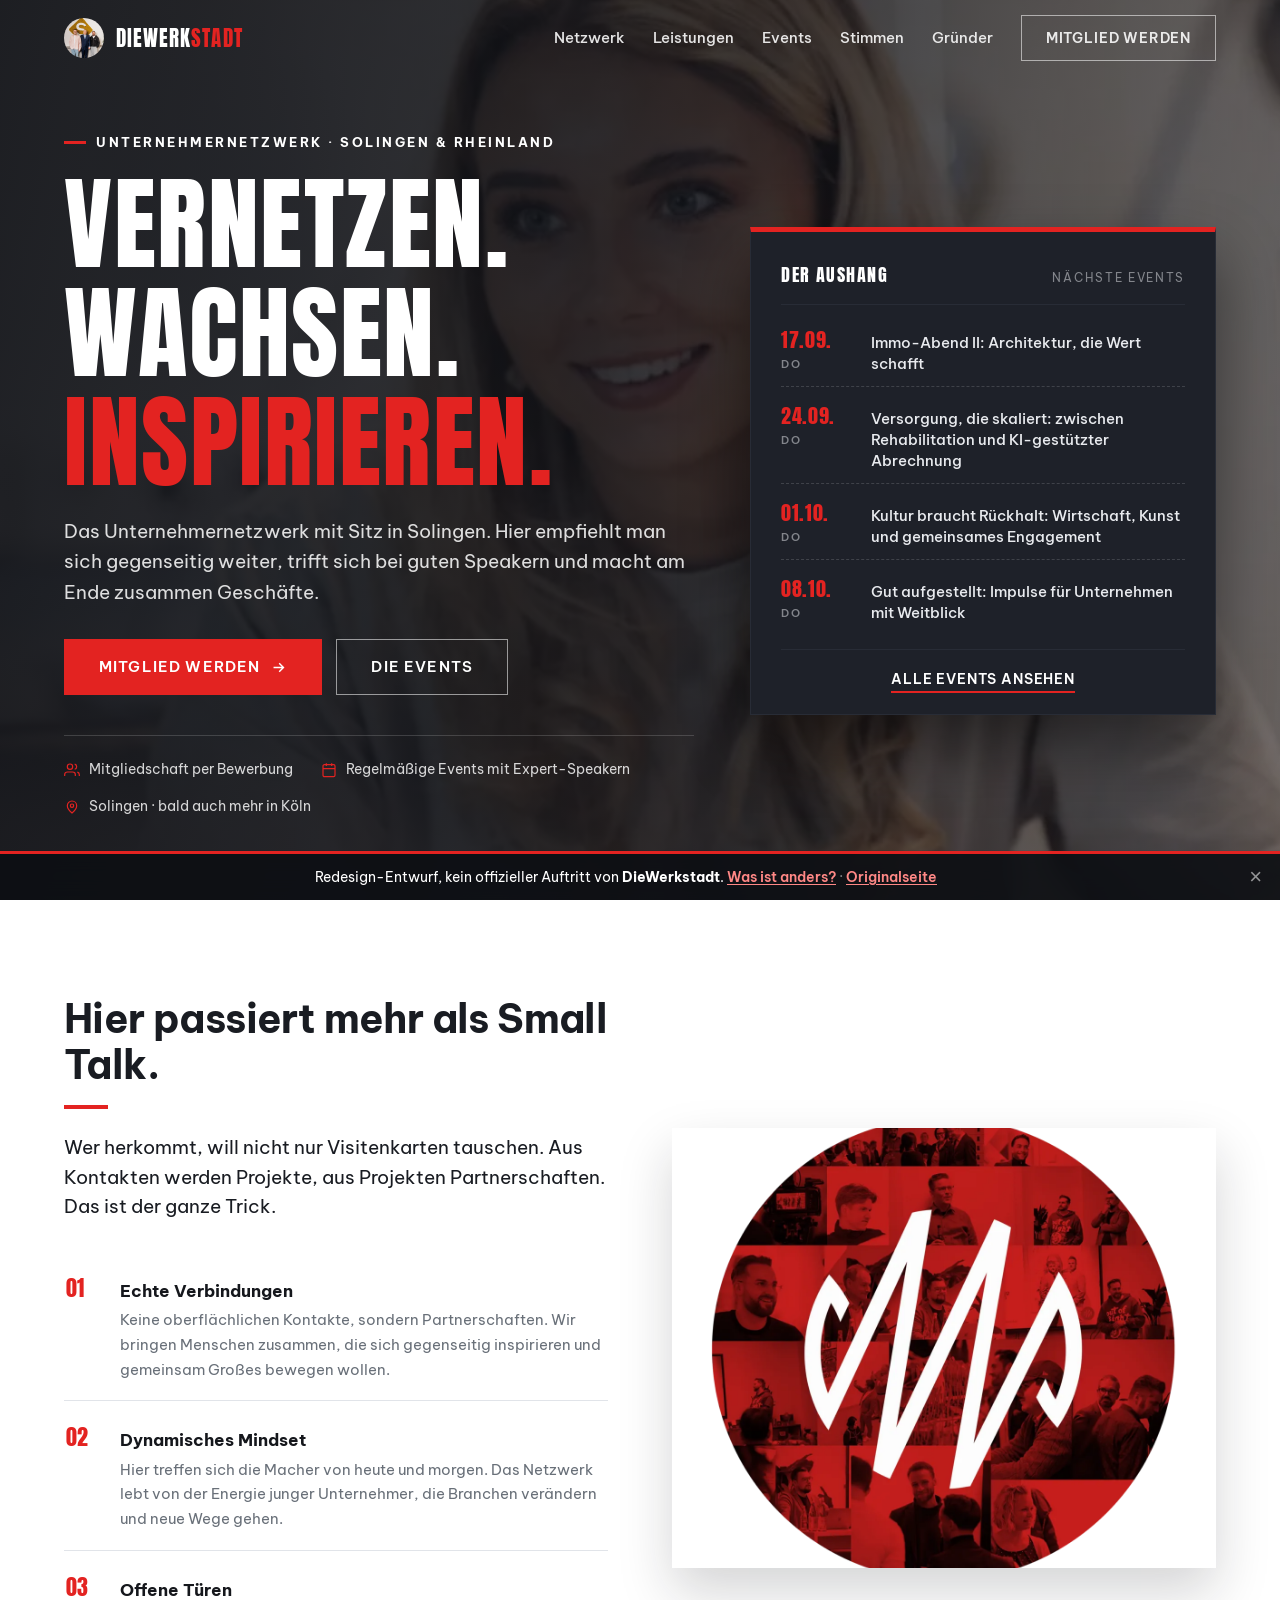
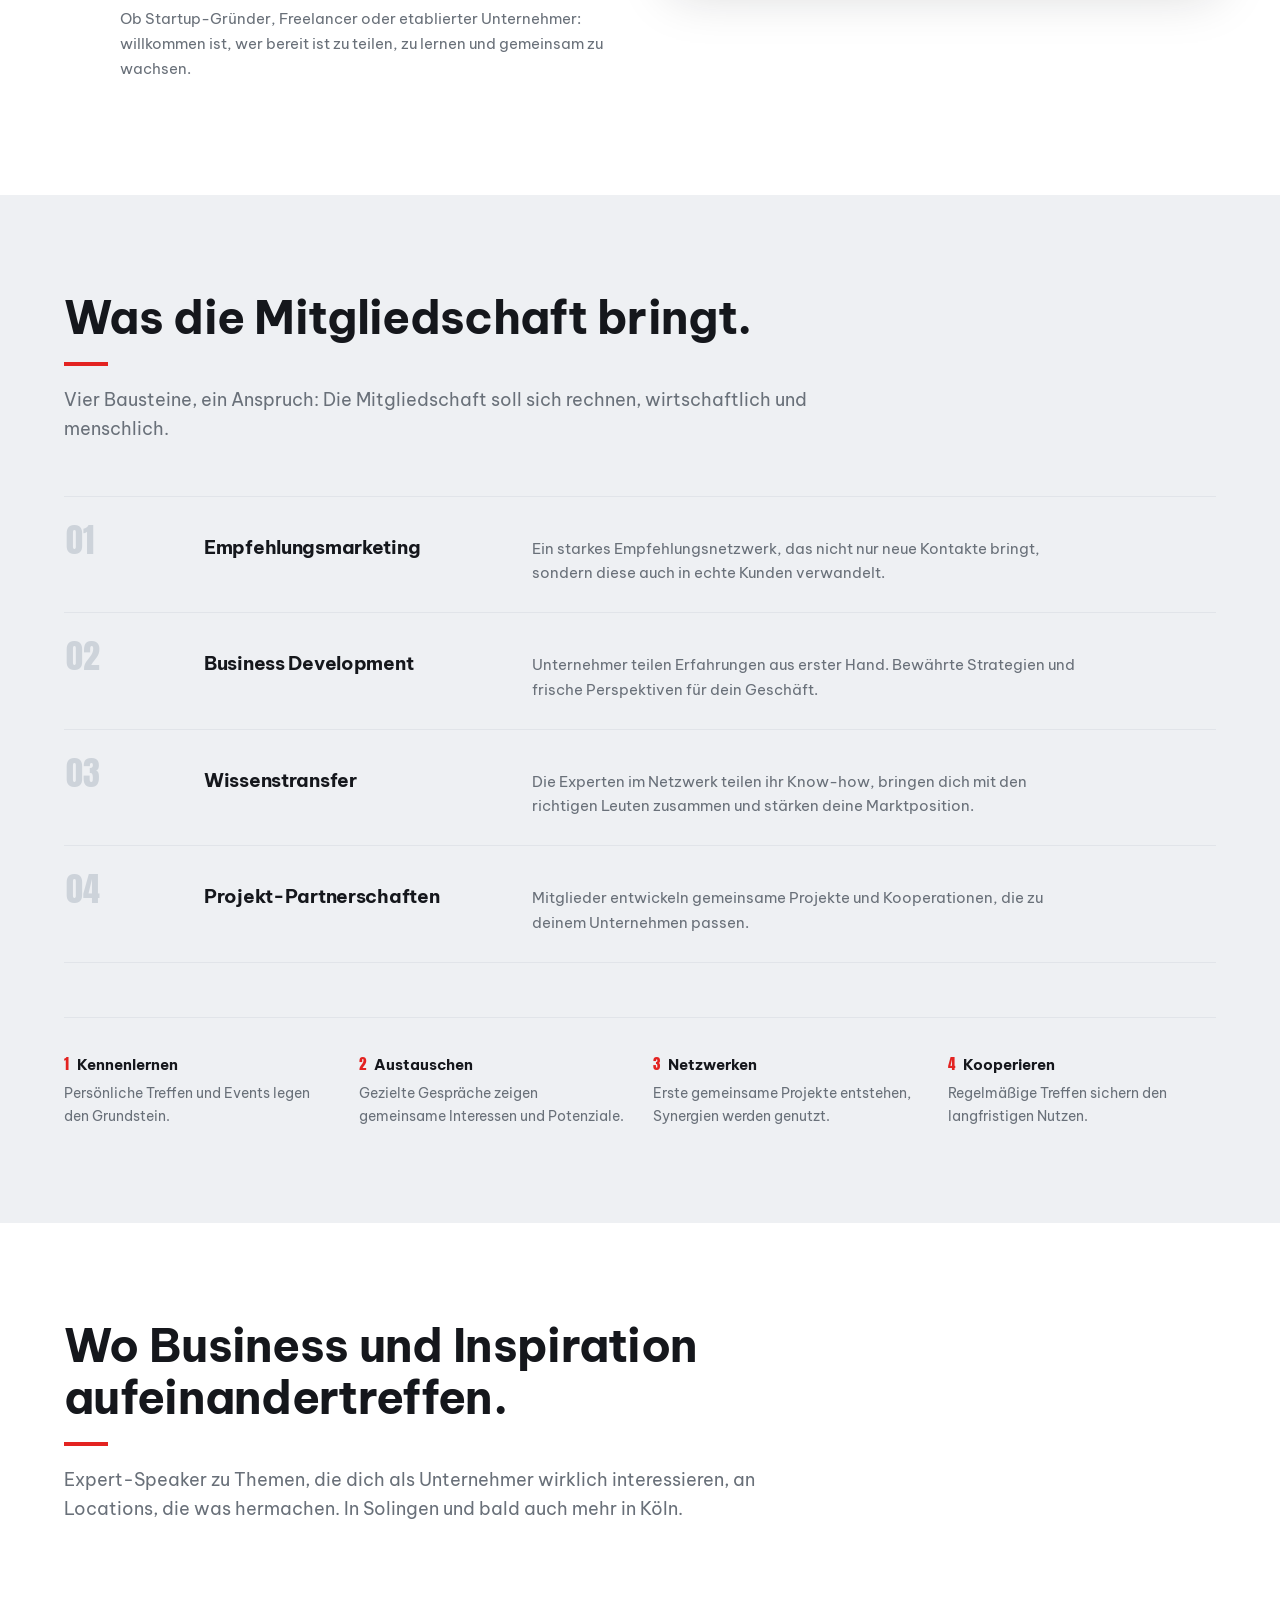
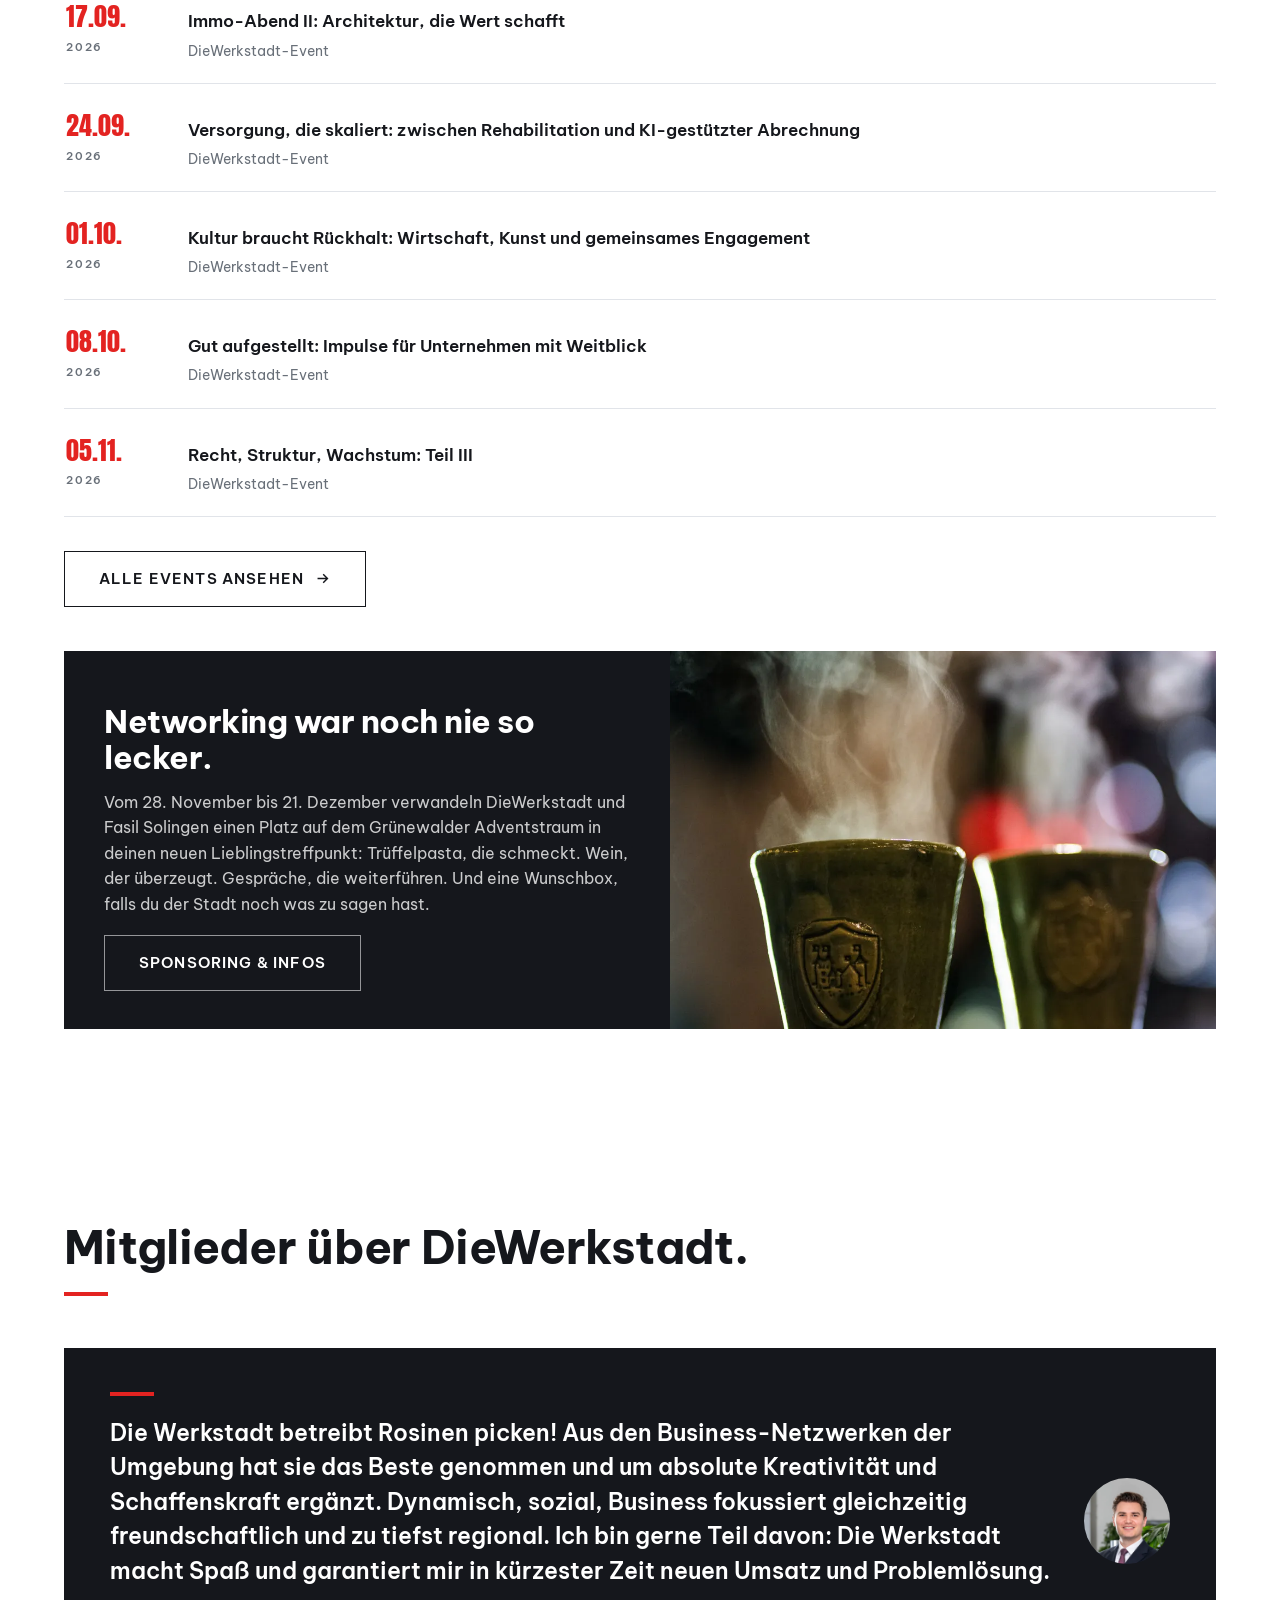
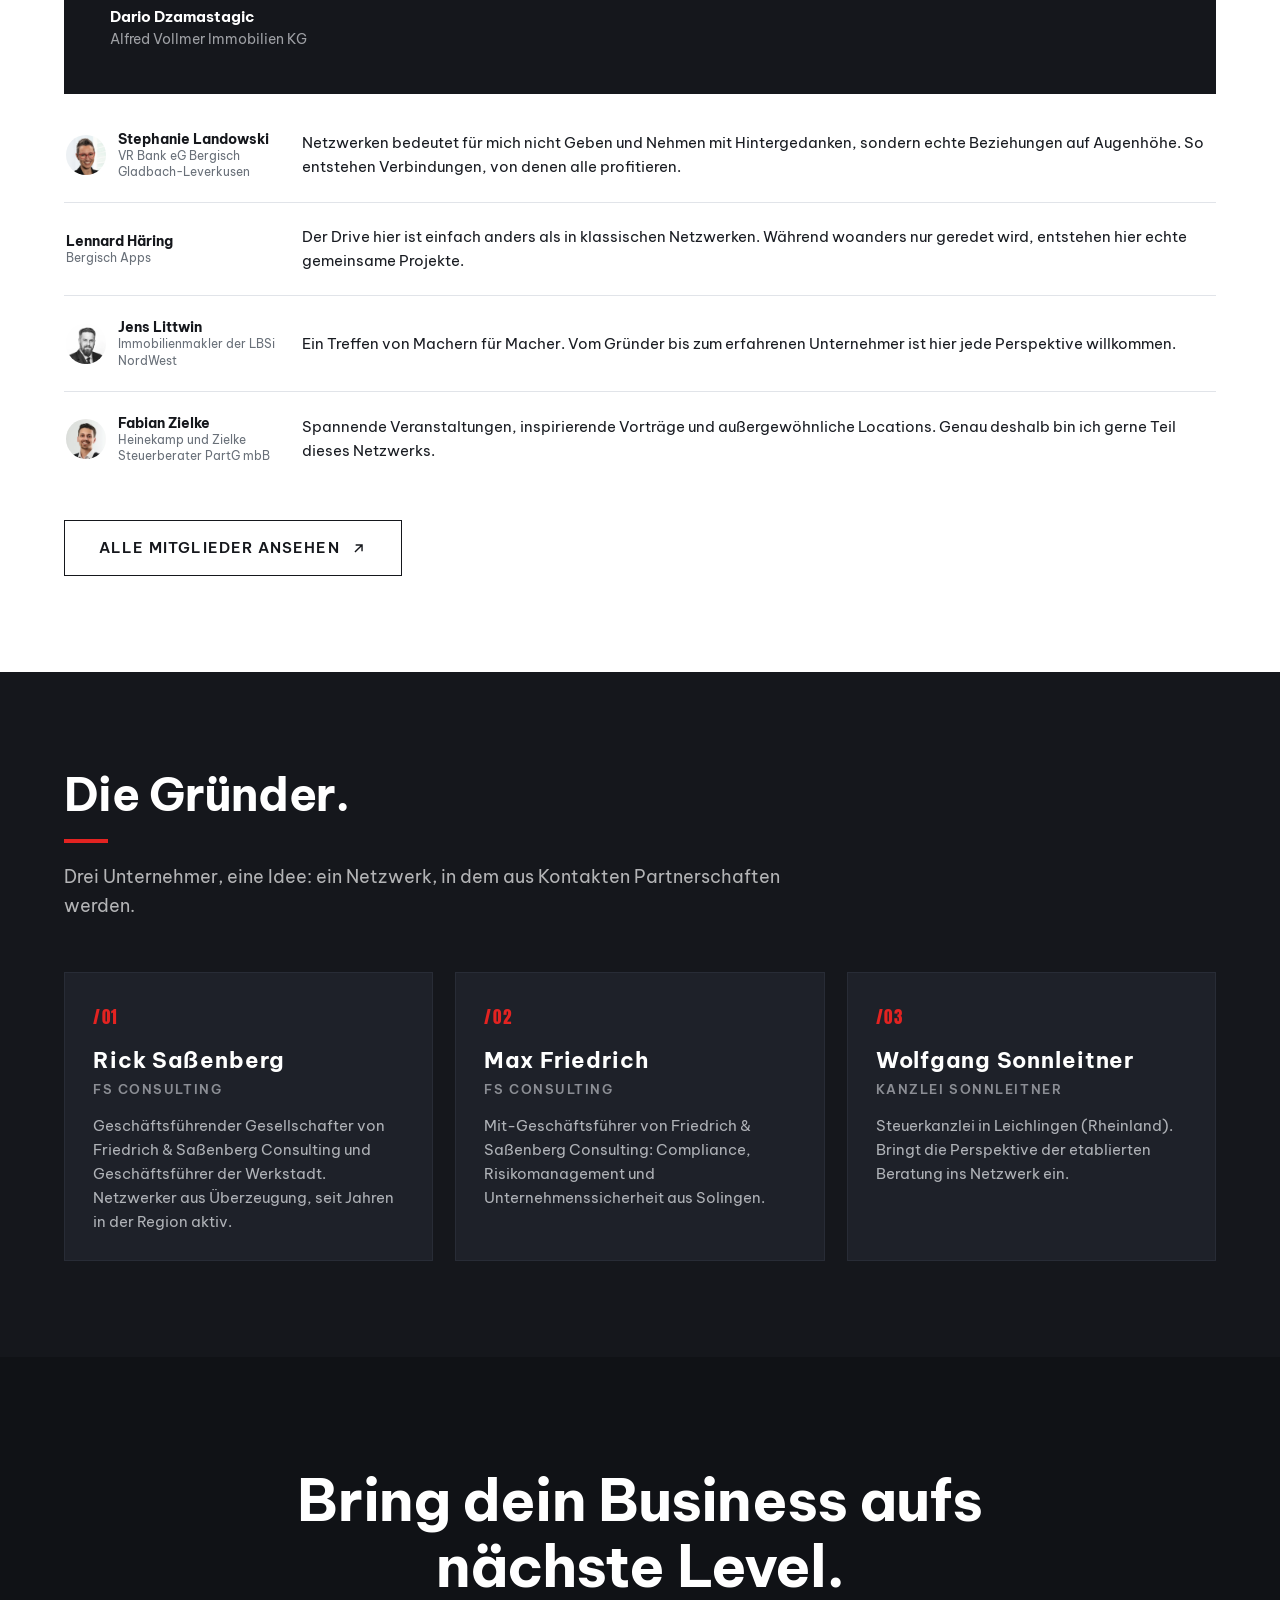
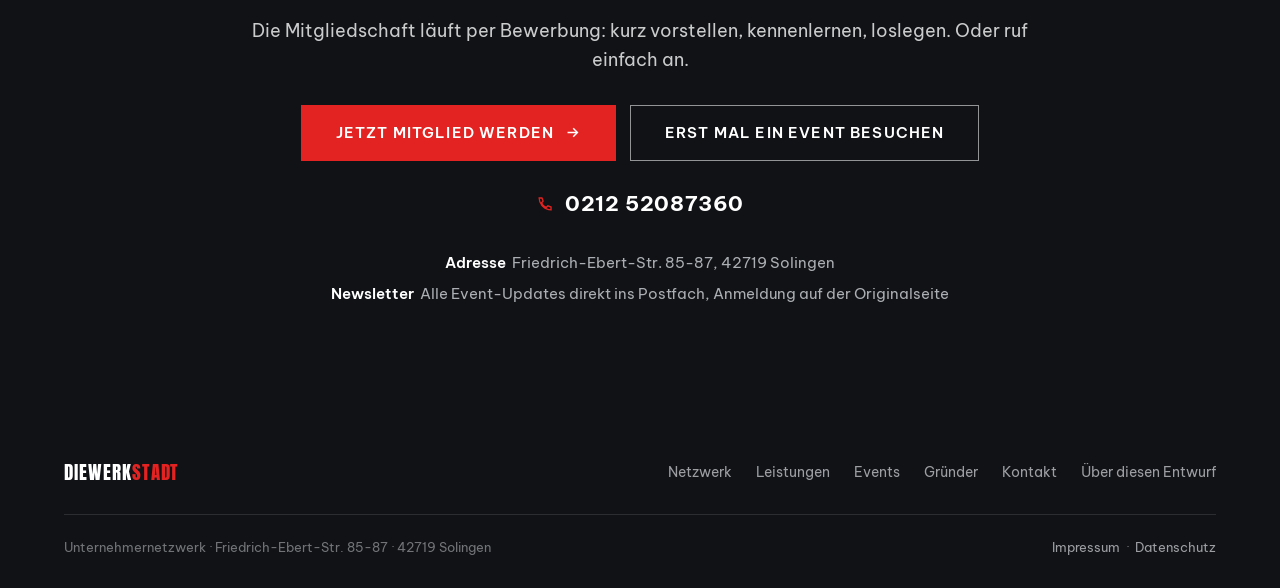
==== commit b01689d6: "V2 nach Live-Feedback: KI-Tells raus (Striche in Zitaten, Eyebrow-Flut, Karten-Waende), redaktionell" ====
--- a/index.html
+++ b/index.html
@@ -21,7 +21,7 @@
 <link rel="icon" href="media/favicon-32.png" sizes="32x32">
 <link rel="apple-touch-icon" href="media/favicon-180.png">
 <link rel="preload" as="image" href="media/hero.webp">
-<link rel="stylesheet" href="css/site.css?v=1">
+<link rel="stylesheet" href="css/site.css?v=2">
 <script type="application/ld+json">
 {"@context":"https://schema.org","@graph":[
 {"@type":"Organization","@id":"https://suak0903.github.io/diewerkstadt/#org","name":"DieWerkstadt","description":"Unternehmernetzwerk für Solingen und das Rheinland: Empfehlungsmarketing, Business-Events mit Expert-Speakern, Mitgliedschaft per Bewerbung.","url":"https://suak0903.github.io/diewerkstadt/","logo":"https://suak0903.github.io/diewerkstadt/media/favicon-180.png","telephone":"+49 212 52087360","address":{"@type":"PostalAddress","streetAddress":"Friedrich-Ebert-Str. 85-87","postalCode":"42719","addressLocality":"Solingen","addressCountry":"DE"},"areaServed":[{"@type":"City","name":"Solingen"},{"@type":"AdministrativeArea","name":"Rheinland"}],"sameAs":["https://deine-werkstadt.de/"]},
@@ -85,7 +85,7 @@
         <div class="hero__inner">
           <span class="eyebrow hero__eyebrow h-anim">Unternehmernetzwerk &middot; Solingen &amp; Rheinland</span>
           <h1 class="h-anim">Vernetzen.<br>Wachsen.<br><em>Inspirieren</em><span class="dot">.</span></h1>
-          <p class="hero__sub h-anim">Das Netzwerk für Macher im Rheinland: Empfehlungsmarketing, das Umsatz bringt, Events mit Speakern, die wissen, wovon sie reden, und Kontakte, die zu echten Partnerschaften werden.</p>
+          <p class="hero__sub h-anim">Das Unternehmernetzwerk mit Sitz in Solingen. Hier empfiehlt man sich gegenseitig weiter, trifft sich bei guten Speakern und macht am Ende zusammen Geschäfte.</p>
           <div class="hero__cta h-anim">
             <a class="btn btn--rot" href="https://deine-werkstadt.de/mitglieder-antrag/" target="_blank" rel="noopener">Mitglied werden
               <svg viewBox="0 0 24 24" fill="none" stroke="currentColor" stroke-width="2"><path d="M5 12h14M13 6l6 6-6 6"/></svg></a>
@@ -116,68 +116,39 @@
     <div class="wrap">
       <div class="split reveal">
         <div>
-          <span class="eyebrow">Das Netzwerk</span>
-          <h2 style="font-size:clamp(32px,4.8vw,52px);margin:14px 0 0">Hier passiert mehr als <em>Small Talk</em>.</h2>
+          <h2 style="font-size:clamp(26px,3.8vw,40px);margin:0">Hier passiert mehr als Small Talk.</h2>
           <span class="kante"></span>
-          <p class="lead" style="margin-top:24px">Echte Menschen, echte Projekte, echte Ergebnisse. Aus Kontakten werden bei uns Partnerschaften, und aus Partnerschaften wird gemeinsames Wachstum.</p>
+          <p class="lead" style="margin-top:24px">Wer herkommt, will nicht nur Visitenkarten tauschen. Aus Kontakten werden Projekte, aus Projekten Partnerschaften. Das ist der ganze Trick.</p>
           <ul class="werte">
             <li><span class="n">01</span><span><b>Echte Verbindungen</b><p>Keine oberflächlichen Kontakte, sondern Partnerschaften. Wir bringen Menschen zusammen, die sich gegenseitig inspirieren und gemeinsam Großes bewegen wollen.</p></span></li>
             <li><span class="n">02</span><span><b>Dynamisches Mindset</b><p>Hier treffen sich die Macher von heute und morgen. Das Netzwerk lebt von der Energie junger Unternehmer, die Branchen verändern und neue Wege gehen.</p></span></li>
             <li><span class="n">03</span><span><b>Offene Türen</b><p>Ob Startup-Gründer, Freelancer oder etablierter Unternehmer: willkommen ist, wer bereit ist zu teilen, zu lernen und gemeinsam zu wachsen.</p></span></li>
           </ul>
         </div>
-        <div class="split__media" style="background-image:url('media/event-szene2.webp')" role="img" aria-label="Austausch auf einem Event der Werkstadt"></div>
+        <div class="split__media" style="background-image:url('media/netzwerk-collage.webp')" role="img" aria-label="Austausch auf einem Event der Werkstadt"></div>
       </div>
     </div>
   </section>
 
   <!-- ============ LEISTUNGEN ============ -->
-  <section class="section section--dark" id="leistungen">
+  <section class="section section--hell" id="leistungen">
     <div class="wrap">
       <div class="shead">
-        <span class="eyebrow" style="color:#fff">Unsere Leistungen</span>
-        <h2>Netzwerk-Power für dein <em>Business</em>.</h2>
+        <h2>Was die Mitgliedschaft bringt.</h2>
         <span class="kante"></span>
-        <p>Vier Bausteine, ein Ziel: dass sich jede Mitgliedschaft rechnet, wirtschaftlich und menschlich.</p>
-      </div>
-      <div class="leist reveal">
-        <div class="card">
-          <svg class="ic" viewBox="0 0 24 24" fill="none" stroke="currentColor" stroke-width="1.7"><path d="M17 2l4 4-4 4"/><path d="M3 11v-1a4 4 0 0 1 4-4h14"/><path d="M7 22l-4-4 4-4"/><path d="M21 13v1a4 4 0 0 1-4 4H3"/></svg>
-          <h3>Empfehlungsmarketing</h3>
-          <p>Ein starkes Empfehlungsnetzwerk, das nicht nur neue Kontakte bringt, sondern diese auch in echte Kunden verwandelt.</p>
-        </div>
-        <div class="card">
-          <svg class="ic" viewBox="0 0 24 24" fill="none" stroke="currentColor" stroke-width="1.7"><path d="M3 17l6-6 4 4 8-8"/><path d="M14 7h7v7"/></svg>
-          <h3>Business Development</h3>
-          <p>Echte Unternehmer teilen echte Erfahrungen. Bewährte Strategien und frische Perspektiven, die dein Business auf das nächste Level heben.</p>
-        </div>
-        <div class="card">
-          <svg class="ic" viewBox="0 0 24 24" fill="none" stroke="currentColor" stroke-width="1.7"><path d="M12 2a7 7 0 0 1 4 12.7c-.6.5-1 1.2-1 2V18a1 1 0 0 1-1 1h-4a1 1 0 0 1-1-1v-1.3c0-.8-.4-1.5-1-2A7 7 0 0 1 12 2Z"/><path d="M9 22h6"/></svg>
-          <h3>Wissenstransfer</h3>
-          <p>Netzwerk-Experten teilen ihr Know-how, bringen dich mit den richtigen Leuten zusammen und stärken deine Marktposition.</p>
-        </div>
-        <div class="card">
-          <svg class="ic" viewBox="0 0 24 24" fill="none" stroke="currentColor" stroke-width="1.7"><path d="M14 9V5a2 2 0 0 0-2-2l-3 7v11h9.3a2 2 0 0 0 2-1.7l1.4-7a2 2 0 0 0-2-2.3H14Z"/><path d="M9 21H6a2 2 0 0 1-2-2v-7a2 2 0 0 1 2-2h3"/></svg>
-          <h3>Projekt-Partnerschaften</h3>
-          <p>Kreative Mitglieder entwickeln gemeinsame Projekte und Kooperationen, die zu deinem Unternehmen passen.</p>
-        </div>
-      </div>
-    </div>
-  </section>
-
-  <!-- ============ ABLAUF ============ -->
-  <section class="section section--hell" id="ablauf">
-    <div class="wrap">
-      <div class="shead">
-        <span class="eyebrow">So funktioniert es</span>
-        <h2>Vom Kennenlernen zur <em>Partnerschaft</em>.</h2>
-        <span class="kante"></span>
-      </div>
-      <div class="ablauf reveal">
-        <div class="step"><span class="nr">01</span><h3>Kennenlernen</h3><p>Neue Kontakte knüpfen, sich vorstellen. Persönliche Treffen und Events legen den Grundstein für vertrauensvolle Beziehungen.</p></div>
-        <div class="step"><span class="nr">02</span><h3>Wissensaustausch</h3><p>Kontakte vertiefen durch regelmäßigen Austausch und gezielte Gespräche. Gemeinsame Interessen und Potenziale entdecken.</p></div>
-        <div class="step"><span class="nr">03</span><h3>Netzwerken</h3><p>Die aktive Zusammenarbeit beginnt: gemeinsame Projekte, genutzte Synergien, erreichte Ziele.</p></div>
-        <div class="step"><span class="nr">04</span><h3>Kooperieren</h3><p>Langfristige Beziehungen zählen. Kontinuierliche Kommunikation und regelmäßige Treffen sichern den nachhaltigen Nutzen.</p></div>
+        <p>Vier Bausteine, ein Anspruch: Die Mitgliedschaft soll sich rechnen, wirtschaftlich und menschlich.</p>
+      </div>
+      <div class="lrows reveal">
+        <div class="lrow"><span class="nr">01</span><h3>Empfehlungsmarketing</h3><p>Ein starkes Empfehlungsnetzwerk, das nicht nur neue Kontakte bringt, sondern diese auch in echte Kunden verwandelt.</p></div>
+        <div class="lrow"><span class="nr">02</span><h3>Business Development</h3><p>Unternehmer teilen Erfahrungen aus erster Hand. Bewährte Strategien und frische Perspektiven für dein Geschäft.</p></div>
+        <div class="lrow"><span class="nr">03</span><h3>Wissenstransfer</h3><p>Die Experten im Netzwerk teilen ihr Know-how, bringen dich mit den richtigen Leuten zusammen und stärken deine Marktposition.</p></div>
+        <div class="lrow"><span class="nr">04</span><h3>Projekt-Partnerschaften</h3><p>Mitglieder entwickeln gemeinsame Projekte und Kooperationen, die zu deinem Unternehmen passen.</p></div>
+      </div>
+      <div class="ablauf-line reveal">
+        <div class="st"><b><i>1</i>Kennenlernen</b><p>Persönliche Treffen und Events legen den Grundstein.</p></div>
+        <div class="st"><b><i>2</i>Austauschen</b><p>Gezielte Gespräche zeigen gemeinsame Interessen und Potenziale.</p></div>
+        <div class="st"><b><i>3</i>Netzwerken</b><p>Erste gemeinsame Projekte entstehen, Synergien werden genutzt.</p></div>
+        <div class="st"><b><i>4</i>Kooperieren</b><p>Regelmäßige Treffen sichern den langfristigen Nutzen.</p></div>
       </div>
     </div>
   </section>
@@ -186,10 +157,9 @@
   <section class="section section--white" id="events">
     <div class="wrap">
       <div class="shead">
-        <span class="eyebrow">Unsere Events</span>
-        <h2>Wo Business und Inspiration <em>aufeinandertreffen</em>.</h2>
+        <h2>Wo Business und Inspiration aufeinandertreffen.</h2>
         <span class="kante"></span>
-        <p>Vergiss langweilige Networking-Events. Bei uns gibt es echten Content: Expert-Speaker zu Themen, die dich als Unternehmer wirklich interessieren, an Locations, die was hermachen. In Solingen und bald auch mehr in Köln.</p>
+        <p>Expert-Speaker zu Themen, die dich als Unternehmer wirklich interessieren, an Locations, die was hermachen. In Solingen und bald auch mehr in Köln.</p>
       </div>
       <div class="reveal">
         <a class="evrow" href="events.html"><span class="evrow__date">17.09.<small>2026</small></span><span class="evrow__body"><b>Immo-Abend II: Architektur, die Wert schafft</b><span>DieWerkstadt-Event</span></span></a>
@@ -202,8 +172,7 @@
       </div>
       <div class="ev-special reveal">
         <div class="ev-special__body">
-          <span class="eyebrow">Alle 4 Adventswochenenden</span>
-          <h3>Networking war noch nie so lecker.</h3>
+          <h3 style="color:#fff">Networking war noch nie so lecker.</h3>
           <p>Vom 28. November bis 21. Dezember verwandeln DieWerkstadt und Fasil Solingen einen Platz auf dem Grünewalder Adventstraum in deinen neuen Lieblingstreffpunkt: Trüffelpasta, die schmeckt. Wein, der überzeugt. Gespräche, die weiterführen. Und eine Wunschbox, falls du der Stadt noch was zu sagen hast.</p>
           <p style="margin-top:18px;margin-bottom:0"><a class="btn btn--ghost" href="https://deine-werkstadt.de/weihnachtsmarkt/" target="_blank" rel="noopener">Sponsoring &amp; Infos</a></p>
         </div>
@@ -213,40 +182,38 @@
   </section>
 
   <!-- ============ STIMMEN ============ -->
-  <section class="section section--hell" id="stimmen">
-    <div class="wrap">
-      <div class="shead center">
-        <span class="eyebrow">Stimmen aus dem Netzwerk</span>
-        <h2>Mitglieder über <em>DieWerkstadt</em>.</h2>
+  <section class="section section--white" id="stimmen">
+    <div class="wrap">
+      <div class="shead">
+        <h2>Mitglieder über DieWerkstadt.</h2>
         <span class="kante"></span>
       </div>
-      <div class="voices reveal">
-        <figure class="voice">
-          <p>Der Drive hier ist einfach anders als in klassischen Netzwerken. Während woanders nur geredet wird, entstehen hier echte gemeinsame Projekte. Wir von Bergisch Apps können unsere technische Expertise perfekt einbringen und helfen dabei, das Netzwerk immer digitaler zu machen. Das ist echte Zusammenarbeit auf Augenhöhe.</p>
-          <figcaption><span><span class="voice__who">Lennard Häring</span><span class="voice__src">Bergisch Apps</span></span></figcaption>
-        </figure>
-        <figure class="voice">
-          <p>Die Werkstadt ist weit mehr als nur ein Unternehmernetzwerk &ndash; sie ist eine starke Gemeinschaft. Der enge, vertrauensvolle Austausch auf Augenhöhe macht den Unterschied. Hier unterstützt man sich nicht nur geschäftlich, sondern wächst auch persönlich miteinander. Die Events sind echte Highlights: inspirierende Vorträge von Mitgliedern und spannenden Gästen, lockere Atmosphäre und jede Menge neue Impulse. Wer Unternehmertum gemeinsam leben will, ist hier genau richtig!</p>
-          <figcaption><img class="voice__img" src="media/p-zelmanski.webp" alt="" width="46" height="46" loading="lazy"><span><span class="voice__who">Jan Zelmanski</span><span class="voice__src">Zelmanski Innenarchitektur</span></span></figcaption>
-        </figure>
-        <figure class="voice">
-          <p>Die Werkstadt betreibt Rosinen picken! Aus den Business-Netzwerken der Umgebung hat sie das Beste genommen und um absolute Kreativität und Schaffenskraft ergänzt. Dynamisch, sozial, Business fokussiert gleichzeitig freundschaftlich und zu tiefst regional. Ich bin gerne Teil davon: Die Werkstadt macht Spaß und garantiert mir in kürzester Zeit neuen Umsatz und Problemlösung.</p>
-          <figcaption><img class="voice__img" src="media/p-dzamastagic.webp" alt="" width="46" height="46" loading="lazy"><span><span class="voice__who">Dario Dzamastagic</span><span class="voice__src">Alfred Vollmer Immobilien KG</span></span></figcaption>
-        </figure>
-        <figure class="voice">
-          <p>Als Firmenkundenberaterin der VR Bank vertrete ich unser Haus in diesem Netzwerk. Netzwerken bedeutet für mich nicht Geben und Nehmen mit Hintergedanken, sondern echte Beziehungen auf Augenhöhe. Mir geht es darum, zuzuhören, gemeinsame Interessen zu erkennen und Projekte gemeinsam voranzubringen. So entstehen Verbindungen, von denen alle profitieren.</p>
-          <figcaption><img class="voice__img" src="media/p-landowski.webp" alt="" width="46" height="46" loading="lazy"><span><span class="voice__who">Stephanie Landowski</span><span class="voice__src">VR Bank eG Bergisch Gladbach-Leverkusen</span></span></figcaption>
-        </figure>
-        <figure class="voice">
-          <p>Menschen aus unterschiedlichsten Gewerken kommen hier zusammen &ndash; jeder bringt etwas Eigenes mit, und doch verbindet uns ein gemeinsames Mindset. In entspannter Atmosphäre begegnen wir uns mit der nötigen Ernsthaftigkeit, aber ohne elitäres Denken. Ein Treffen von Machern &ndash; für Macher. Vom Gründer bis zum erfahrenen Unternehmer ist hier jede Perspektive willkommen.</p>
-          <figcaption><img class="voice__img" src="media/p-littwin.webp" alt="" width="46" height="46" loading="lazy"><span><span class="voice__who">Jens Littwin</span><span class="voice__src">Immobilienmakler der LBSi NordWest</span></span></figcaption>
-        </figure>
-        <figure class="voice">
-          <p>&bdquo;Die Werkstadt&ldquo; überzeugt mich durch spannende Veranstaltungen, inspirierende Vorträge und außergewöhnliche Locations. Besonders schätze ich den Austausch mit engagierten und interessanten Menschen &ndash; genau deshalb bin ich gerne Teil dieses Netzwerks.</p>
-          <figcaption><img class="voice__img" src="media/p-zielke.webp" alt="" width="46" height="46" loading="lazy"><span><span class="voice__who">Fabian Zielke</span><span class="voice__src">Heinekamp und Zielke Steuerberater PartG mbB</span></span></figcaption>
-        </figure>
-      </div>
-      <div class="voices__more">
+      <div class="vfeature reveal">
+        <blockquote>
+          Die Werkstadt betreibt Rosinen picken! Aus den Business-Netzwerken der Umgebung hat sie das Beste genommen und um absolute Kreativität und Schaffenskraft ergänzt. Dynamisch, sozial, Business fokussiert gleichzeitig freundschaftlich und zu tiefst regional. Ich bin gerne Teil davon: Die Werkstadt macht Spaß und garantiert mir in kürzester Zeit neuen Umsatz und Problemlösung.
+          <cite><b>Dario Dzamastagic</b>Alfred Vollmer Immobilien KG</cite>
+        </blockquote>
+        <img src="media/p-dzamastagic.webp" alt="Dario Dzamastagic" width="86" height="86" loading="lazy">
+      </div>
+      <div class="vlist reveal">
+        <div class="vrow">
+          <span class="who"><img src="media/p-landowski.webp" alt="" width="40" height="40" loading="lazy"><span><b>Stephanie Landowski</b><span>VR Bank eG Bergisch Gladbach-Leverkusen</span></span></span>
+          <p>Netzwerken bedeutet für mich nicht Geben und Nehmen mit Hintergedanken, sondern echte Beziehungen auf Augenhöhe. So entstehen Verbindungen, von denen alle profitieren.</p>
+        </div>
+        <div class="vrow">
+          <span class="who"><span><b>Lennard Häring</b><span>Bergisch Apps</span></span></span>
+          <p>Der Drive hier ist einfach anders als in klassischen Netzwerken. Während woanders nur geredet wird, entstehen hier echte gemeinsame Projekte.</p>
+        </div>
+        <div class="vrow">
+          <span class="who"><img src="media/p-littwin.webp" alt="" width="40" height="40" loading="lazy"><span><b>Jens Littwin</b><span>Immobilienmakler der LBSi NordWest</span></span></span>
+          <p>Ein Treffen von Machern für Macher. Vom Gründer bis zum erfahrenen Unternehmer ist hier jede Perspektive willkommen.</p>
+        </div>
+        <div class="vrow">
+          <span class="who"><img src="media/p-zielke.webp" alt="" width="40" height="40" loading="lazy"><span><b>Fabian Zielke</b><span>Heinekamp und Zielke Steuerberater PartG mbB</span></span></span>
+          <p>Spannende Veranstaltungen, inspirierende Vorträge und außergewöhnliche Locations. Genau deshalb bin ich gerne Teil dieses Netzwerks.</p>
+        </div>
+      </div>
+      <div style="margin-top:34px">
         <a class="btn btn--dark" href="https://deine-werkstadt.de/mitglieder/" target="_blank" rel="noopener">Alle Mitglieder ansehen
           <svg viewBox="0 0 24 24" fill="none" stroke="currentColor" stroke-width="2"><path d="M7 17 17 7M8 7h9v9"/></svg></a>
       </div>
@@ -257,8 +224,7 @@
   <section class="section section--dark" id="gruender">
     <div class="wrap">
       <div class="shead">
-        <span class="eyebrow" style="color:#fff">Ursprung der Idee</span>
-        <h2>Die <em>Gründer</em>.</h2>
+        <h2 style="color:#fff">Die Gründer.</h2>
         <span class="kante"></span>
         <p>Drei Unternehmer, eine Idee: ein Netzwerk, in dem aus Kontakten Partnerschaften werden.</p>
       </div>
@@ -289,8 +255,7 @@
   <section class="section section--dark" id="kontakt" style="background:#101216">
     <div class="wrap">
       <div class="cta">
-        <span class="eyebrow">Mitglied werden</span>
-        <h2>Bring dein Business aufs <em>nächste Level</em>.</h2>
+        <h2 style="color:#fff">Bring dein Business aufs nächste Level.</h2>
         <p>Die Mitgliedschaft läuft per Bewerbung: kurz vorstellen, kennenlernen, loslegen. Oder ruf einfach an.</p>
         <div class="cta__row">
           <a class="btn btn--rot" href="https://deine-werkstadt.de/mitglieder-antrag/" target="_blank" rel="noopener">Jetzt Mitglied werden
@@ -337,6 +302,6 @@
 </footer>
 <!-- /#chrome:footer -->
 
-<script src="js/site.js?v=1" defer></script>
+<script src="js/site.js?v=2" defer></script>
 </body>
 </html>
--- a/css/site.css
+++ b/css/site.css
@@ -42,7 +42,8 @@
 .skip{position:absolute;left:-9999px;top:0;background:var(--stahl);color:#fff;padding:10px 16px;z-index:200}
 .skip:focus{left:0}
 
-h1,h2,h3{font-family:'Anton',sans-serif;font-weight:400;letter-spacing:.015em;line-height:1.06;margin:0;text-transform:uppercase}
+h1{font-family:'Anton',sans-serif;font-weight:400;letter-spacing:.015em;line-height:1.06;margin:0;text-transform:uppercase}
+h2,h3{font-family:'Be Vietnam Pro',sans-serif;font-weight:800;letter-spacing:-.015em;line-height:1.14;margin:0}
 h1 em,h2 em,h3 em{font-style:normal;color:var(--rot)}
 p{margin:0 0 1em}
 .lead{font-size:18.5px;line-height:1.6}
@@ -54,7 +55,7 @@
 .eyebrow::before{content:"";width:22px;height:3px;background:var(--rot);flex:0 0 auto}
 
 /* Werkkante: roter Balken unter Sektions-Headlines */
-.kante{display:block;width:56px;height:5px;background:var(--rot);margin-top:18px}
+.kante{display:block;width:44px;height:4px;background:var(--rot);margin-top:18px}
 .shead.center .kante{margin-left:auto;margin-right:auto}
 
 /* ---------- Buttons (radius 0) ---------- */
@@ -72,7 +73,7 @@
 .btn--ghost:hover{background:rgba(255,255,255,.13);border-color:rgba(255,255,255,.85)}
 .btn--dark{border-color:var(--stahl);color:var(--stahl)}
 .btn--dark:hover{background:var(--stahl);color:#fff}
-.btn:active{transform:translateY(1px)}
+.btn:active{transform:scale(.97)}
 
 /* ---------- Navigation ---------- */
 .nav{
@@ -246,7 +247,7 @@
 .section--dark{background:var(--stahl);color:rgba(255,255,255,.88)}
 .section--dark h2,.section--dark h3{color:#fff}
 .shead{max-width:760px;margin-bottom:52px}
-.shead h2{font-size:clamp(34px,5.2vw,58px);color:var(--stahl);margin:14px 0 0}
+.shead h2{font-size:clamp(29px,4.2vw,46px);color:var(--stahl);margin:0}
 .section--dark .shead h2{color:#fff}
 .shead p{color:var(--muted);font-size:17.5px;margin-top:20px}
 .section--dark .shead p{color:rgba(255,255,255,.68)}
@@ -269,16 +270,19 @@
 .werte p{margin:0;font-size:15px;color:var(--muted)}
 
 /* Leistungen: 2x2 dunkle Karten */
-.leist{display:grid;grid-template-columns:1fr 1fr;gap:22px}
-.leist .card{
-  background:var(--stahl-2);border:1px solid var(--stahl-3);border-top:4px solid var(--rot);
-  padding:30px 30px 26px;display:flex;flex-direction:column;
-  transition:transform .001s, background .3s var(--ease);
-}
-.leist .card:hover{background:var(--stahl-3)}
-.leist .card h3{font-size:21px;letter-spacing:.04em;color:#fff;margin:0 0 12px}
-.leist .card p{font-size:15px;color:rgba(232,234,238,.72);margin:0}
-.leist .card .ic{width:30px;height:30px;color:var(--rot);margin-bottom:18px}
+.lrows{border-top:1px solid var(--line)}
+.lrow{
+  display:grid;grid-template-columns:110px 300px 1fr;gap:28px;align-items:baseline;
+  padding:26px 2px;border-bottom:1px solid var(--line);
+}
+.lrow .nr{font-family:'Anton',sans-serif;font-size:34px;color:#cdd3da;line-height:1;transition:color .25s ease}
+.lrow h3{font-size:19px;color:var(--stahl)}
+.lrow p{font-size:15px;color:var(--muted);margin:0;max-width:56ch}
+.lrow:hover .nr{color:var(--rot)}
+.ablauf-line{display:grid;grid-template-columns:repeat(4,1fr);gap:26px;margin-top:54px;padding-top:34px;border-top:1px solid var(--line)}
+.ablauf-line .st b{display:block;font-size:15px;font-weight:700;color:var(--stahl);margin-bottom:5px}
+.ablauf-line .st b i{font-style:normal;color:var(--rot);margin-right:8px;font-family:'Anton',sans-serif;font-weight:400}
+.ablauf-line .st p{font-size:13.5px;color:var(--muted);margin:0}
 
 /* Ablauf: 4 Schritte mit grossen Ziffern */
 .ablauf{display:grid;grid-template-columns:repeat(4,1fr);gap:22px;counter-reset:step}
@@ -311,6 +315,23 @@
 .ev-special__media{background:url('../media/weihnachtsmarkt.webp') center/cover no-repeat;min-height:260px}
 
 /* Stimmen */
+.vfeature{
+  background:var(--stahl);color:#fff;padding:44px 46px;margin-top:46px;
+  display:grid;grid-template-columns:1fr auto;gap:34px;align-items:center;
+}
+.vfeature blockquote{margin:0;font-size:clamp(18px,2.3vw,23px);line-height:1.5;font-weight:600}
+.vfeature blockquote::before{content:"";display:block;width:44px;height:4px;background:var(--rot);margin-bottom:20px}
+.vfeature cite{display:block;margin-top:18px;font-style:normal;font-size:14px;color:rgba(232,234,238,.65);font-weight:400}
+.vfeature cite b{color:#fff;font-weight:700;display:block;font-size:15px}
+.vfeature>img{width:86px;height:86px;border-radius:50%;object-fit:cover}
+.vlist{margin-top:14px}
+.vrow{display:grid;grid-template-columns:210px 1fr;gap:26px;align-items:center;padding:22px 2px;border-bottom:1px solid var(--line)}
+.vrow:last-child{border-bottom:0}
+.vrow .who{display:flex;align-items:center;gap:12px}
+.vrow .who img{width:40px;height:40px;border-radius:50%;object-fit:cover;flex:0 0 auto}
+.vrow .who b{font-size:14px;color:var(--stahl);display:block;line-height:1.3}
+.vrow .who>span>span{font-size:12px;color:var(--muted);display:block;line-height:1.35}
+.vrow>p{font-size:14.5px;color:var(--ink);margin:0}
 .voices{display:grid;grid-template-columns:repeat(3,1fr);gap:22px;margin-top:46px}
 .voice{
   margin:0;background:var(--white);border:1px solid var(--line);padding:26px 26px 22px;
@@ -525,6 +546,11 @@
   .hero__grid{grid-template-columns:1fr;gap:40px}
   .hero__ticket{max-width:560px}
   .ablauf{grid-template-columns:1fr 1fr}
+  .lrow{grid-template-columns:64px 1fr;gap:14px}
+  .lrow p{grid-column:2}
+  .ablauf-line{grid-template-columns:1fr 1fr}
+  .vfeature{grid-template-columns:1fr;padding:34px 28px}
+  .vrow{grid-template-columns:1fr;gap:8px}
 }
 @media(max-width:820px){
   .voices{grid-template-columns:1fr 1fr}
@@ -555,6 +581,7 @@
   .why--four{grid-template-columns:1fr}
   .refs{grid-template-columns:1fr}
   .ablauf{grid-template-columns:1fr}
+  .ablauf-line{grid-template-columns:1fr}
   .evrow{gap:16px}
   .evrow__date{flex-basis:76px;font-size:22px}
   .cta__row{flex-direction:column}
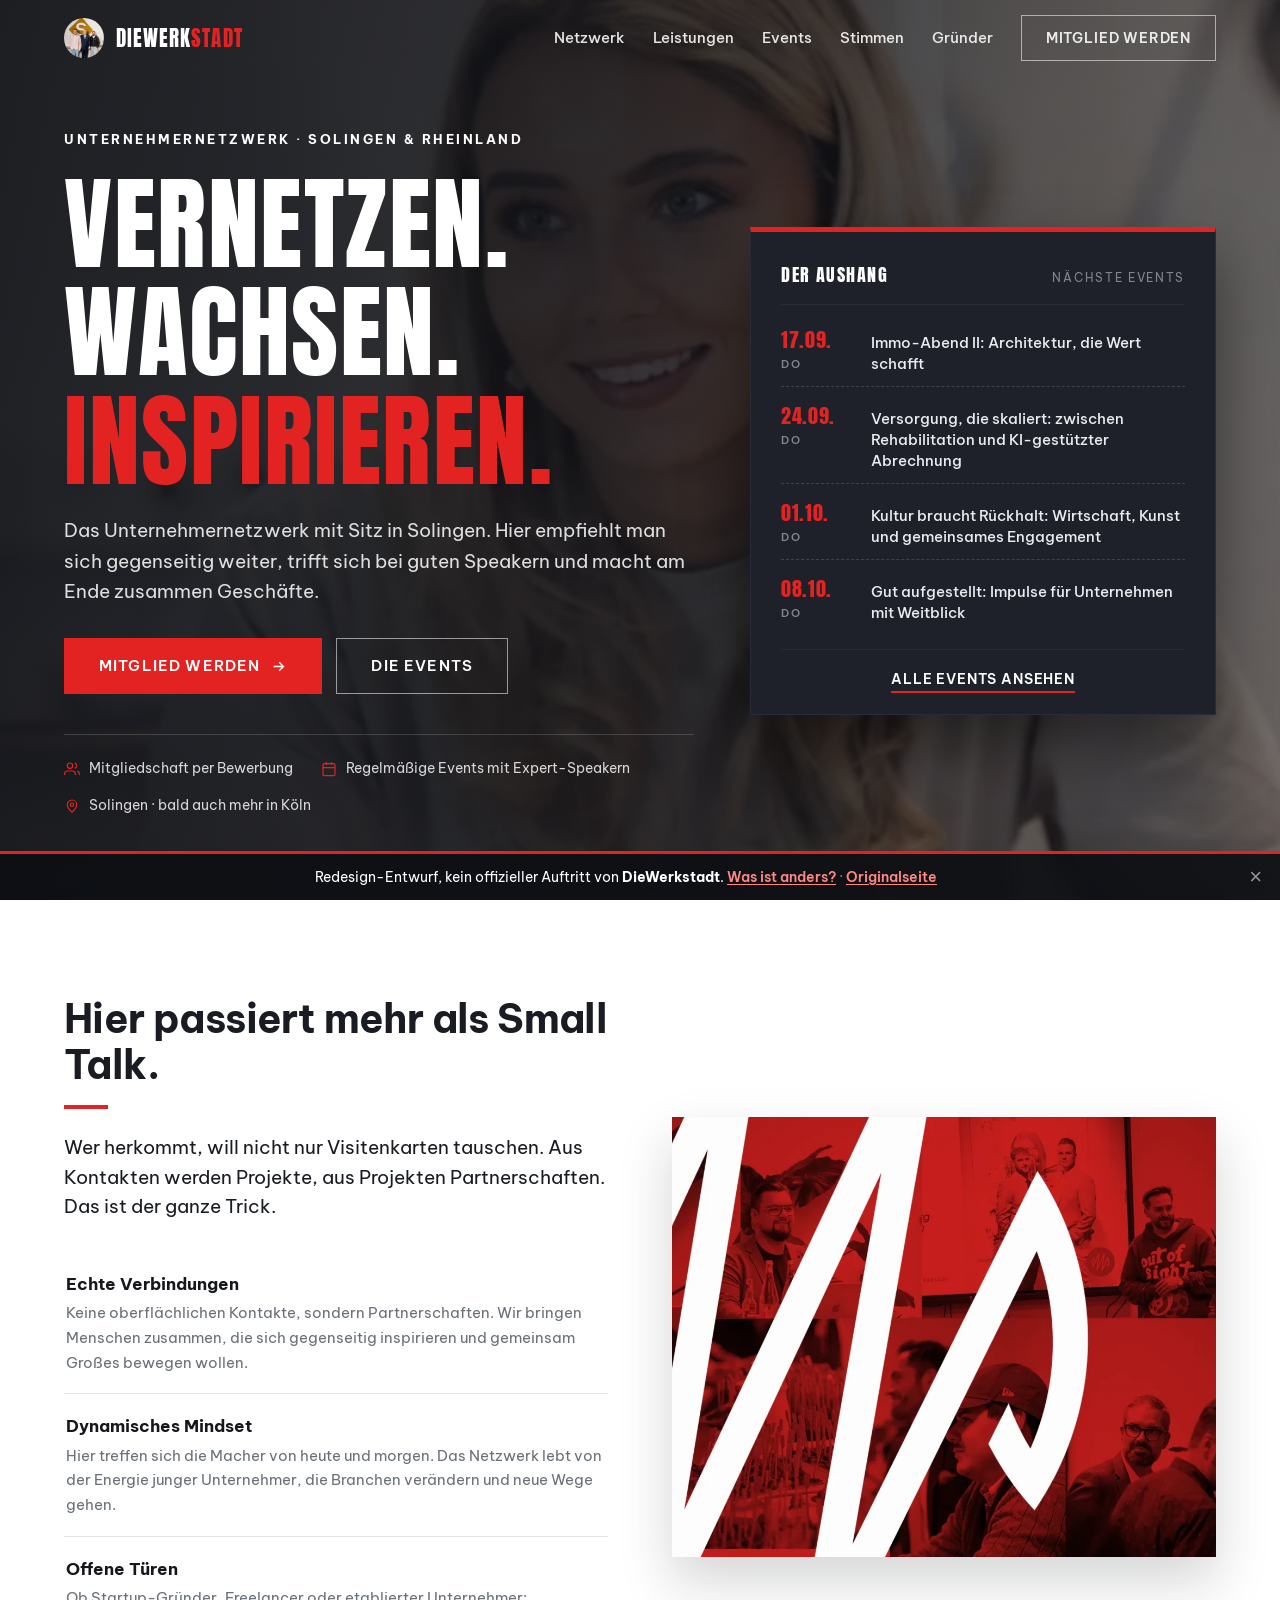
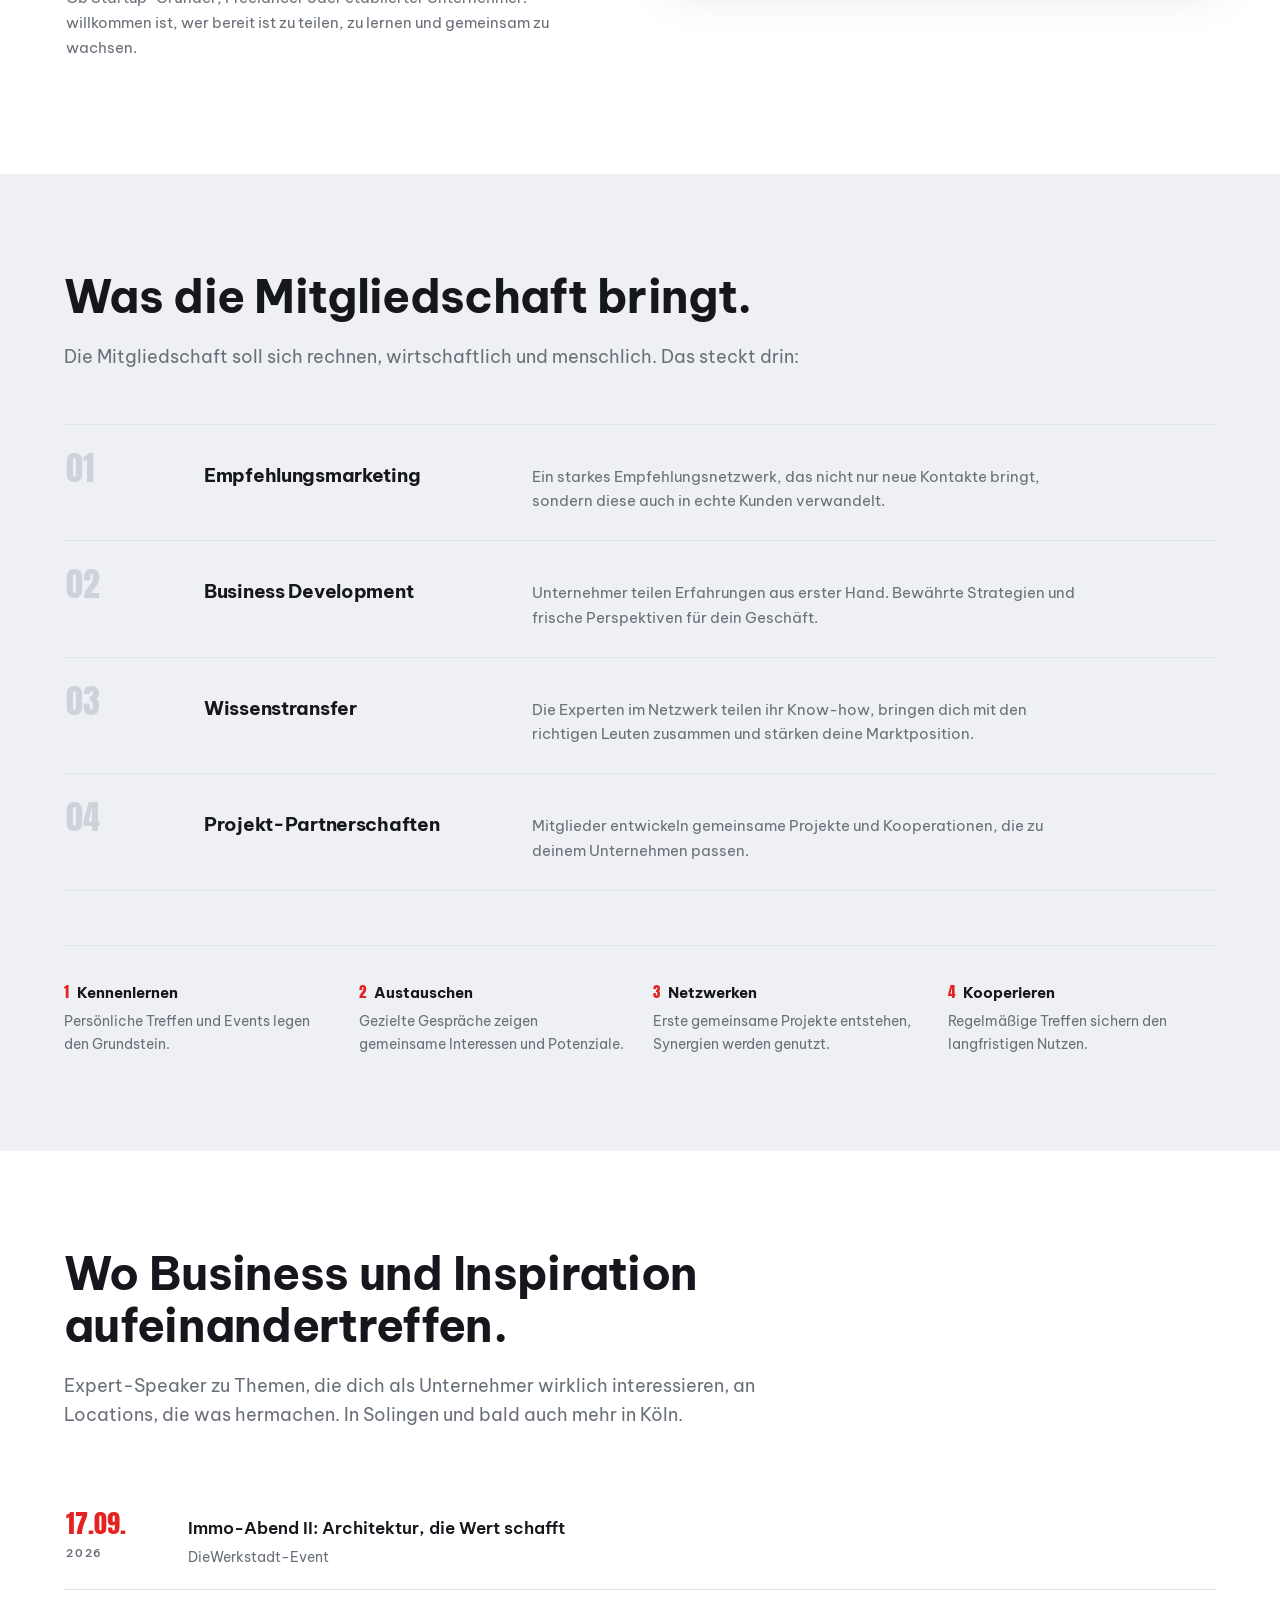
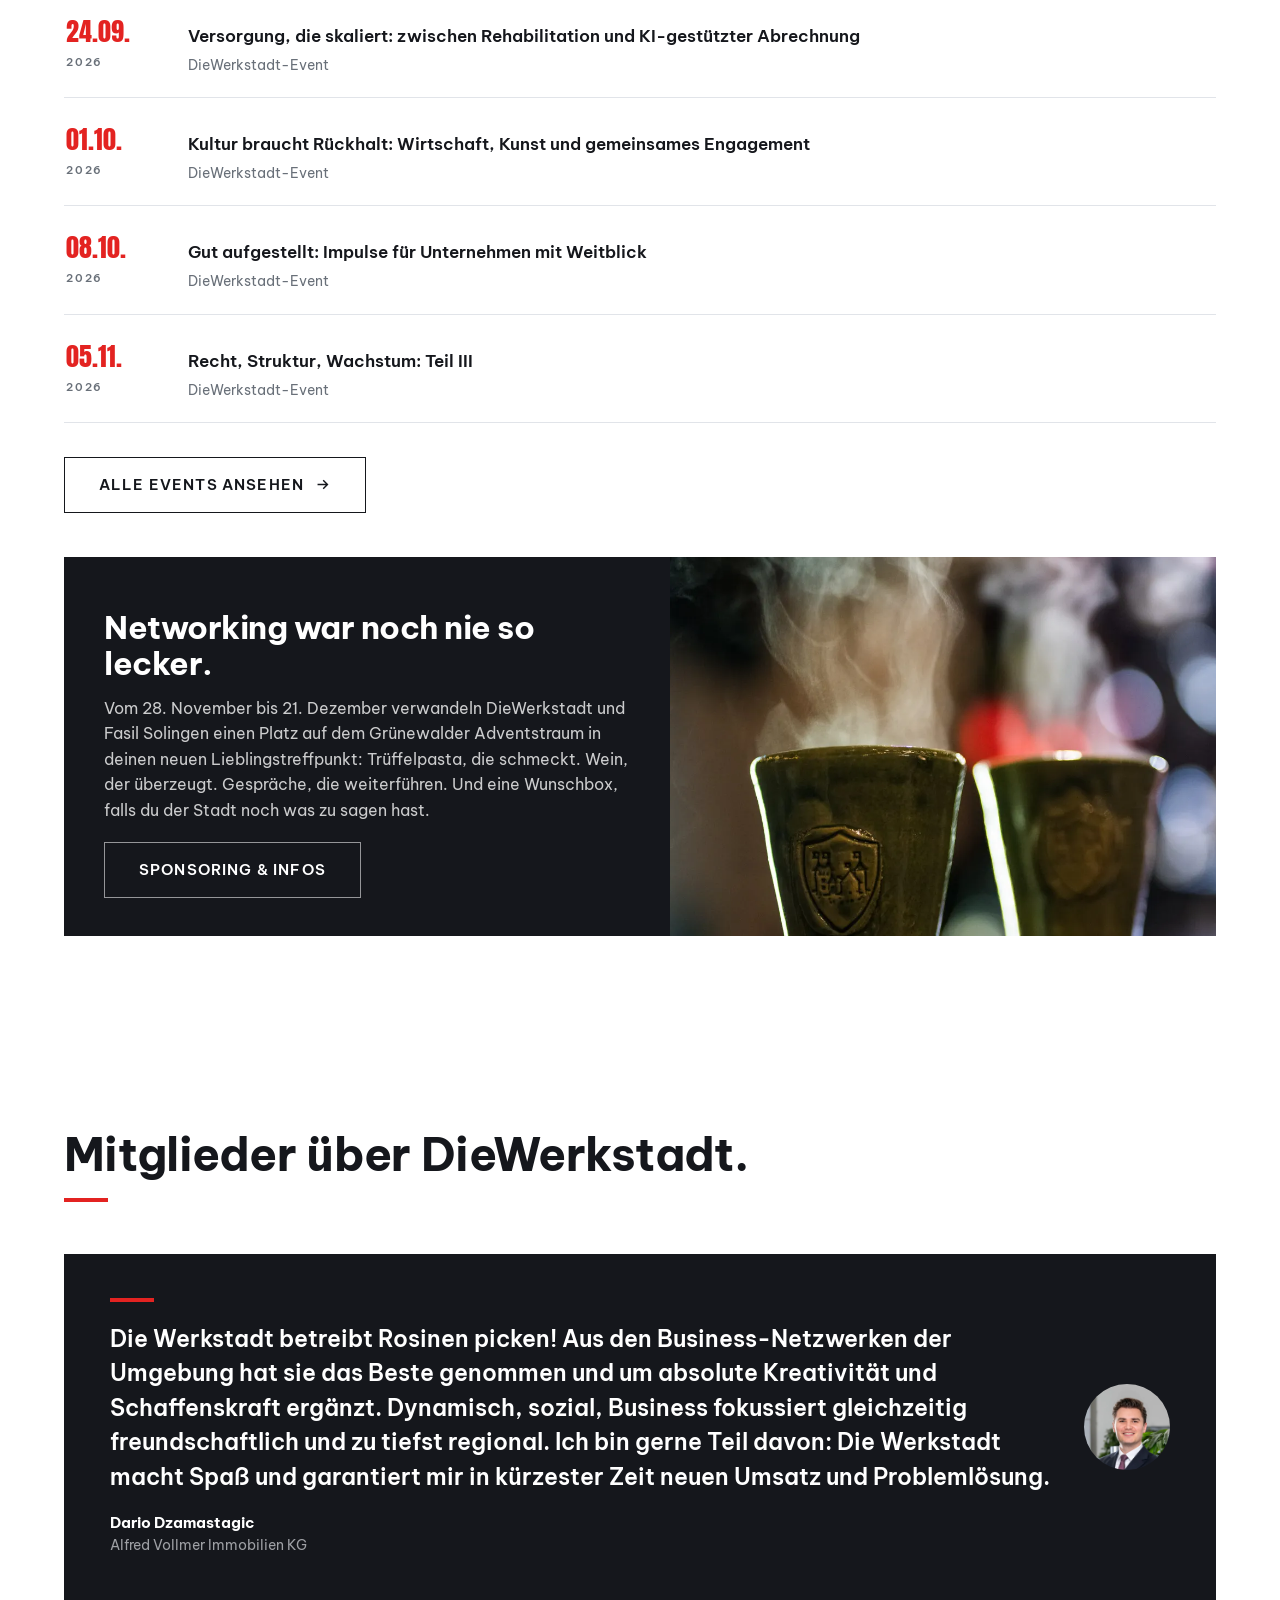
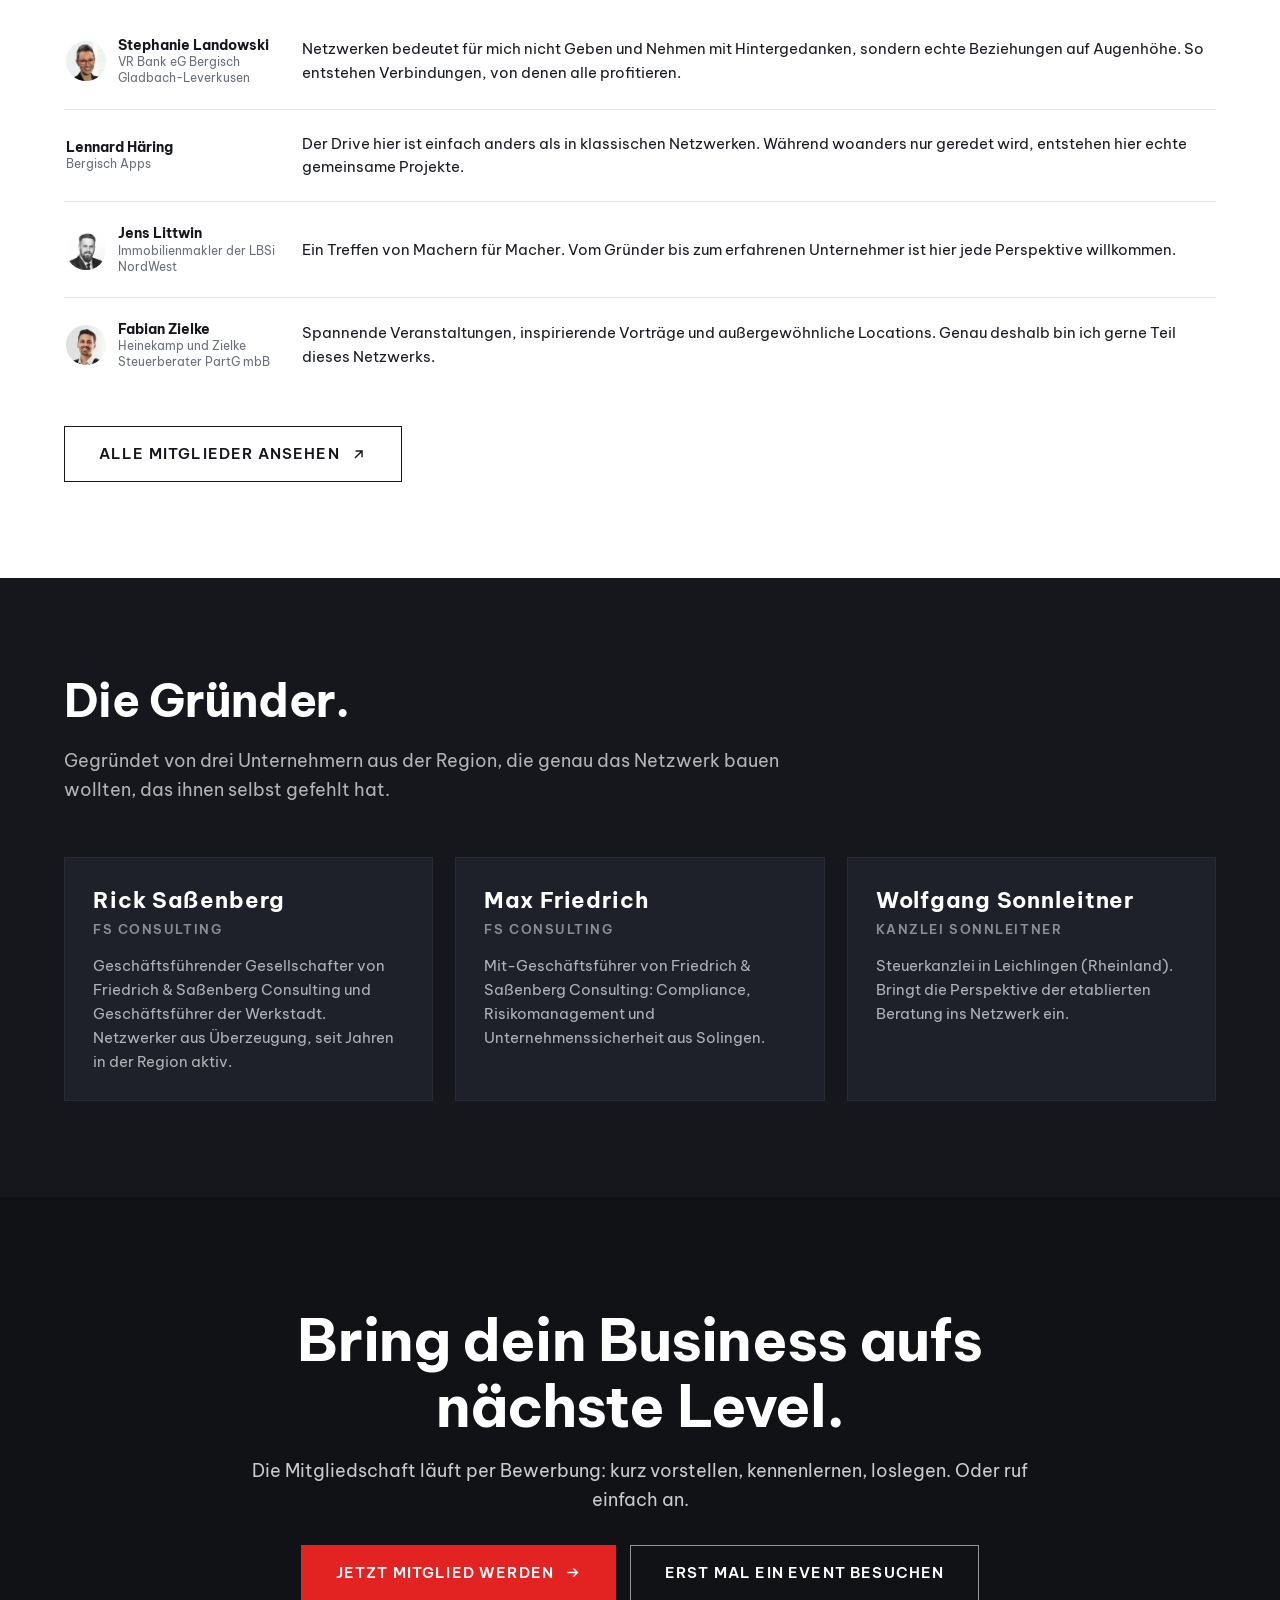
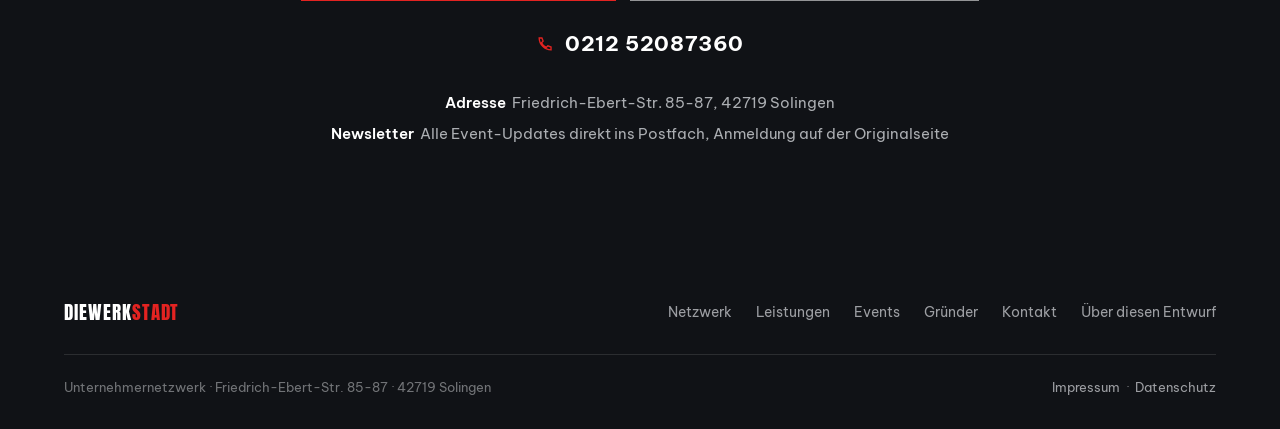
==== commit 34524fda: "V3 Selbstkritik-Runden: Eyebrow-Strich (M-Dash-Optik) entfernt, Nummern-Flut reduziert (Werte/Gruend" ====
--- a/index.html
+++ b/index.html
@@ -21,7 +21,7 @@
 <link rel="icon" href="media/favicon-32.png" sizes="32x32">
 <link rel="apple-touch-icon" href="media/favicon-180.png">
 <link rel="preload" as="image" href="media/hero.webp">
-<link rel="stylesheet" href="css/site.css?v=2">
+<link rel="stylesheet" href="css/site.css?v=3">
 <script type="application/ld+json">
 {"@context":"https://schema.org","@graph":[
 {"@type":"Organization","@id":"https://suak0903.github.io/diewerkstadt/#org","name":"DieWerkstadt","description":"Unternehmernetzwerk für Solingen und das Rheinland: Empfehlungsmarketing, Business-Events mit Expert-Speakern, Mitgliedschaft per Bewerbung.","url":"https://suak0903.github.io/diewerkstadt/","logo":"https://suak0903.github.io/diewerkstadt/media/favicon-180.png","telephone":"+49 212 52087360","address":{"@type":"PostalAddress","streetAddress":"Friedrich-Ebert-Str. 85-87","postalCode":"42719","addressLocality":"Solingen","addressCountry":"DE"},"areaServed":[{"@type":"City","name":"Solingen"},{"@type":"AdministrativeArea","name":"Rheinland"}],"sameAs":["https://deine-werkstadt.de/"]},
@@ -120,9 +120,9 @@
           <span class="kante"></span>
           <p class="lead" style="margin-top:24px">Wer herkommt, will nicht nur Visitenkarten tauschen. Aus Kontakten werden Projekte, aus Projekten Partnerschaften. Das ist der ganze Trick.</p>
           <ul class="werte">
-            <li><span class="n">01</span><span><b>Echte Verbindungen</b><p>Keine oberflächlichen Kontakte, sondern Partnerschaften. Wir bringen Menschen zusammen, die sich gegenseitig inspirieren und gemeinsam Großes bewegen wollen.</p></span></li>
-            <li><span class="n">02</span><span><b>Dynamisches Mindset</b><p>Hier treffen sich die Macher von heute und morgen. Das Netzwerk lebt von der Energie junger Unternehmer, die Branchen verändern und neue Wege gehen.</p></span></li>
-            <li><span class="n">03</span><span><b>Offene Türen</b><p>Ob Startup-Gründer, Freelancer oder etablierter Unternehmer: willkommen ist, wer bereit ist zu teilen, zu lernen und gemeinsam zu wachsen.</p></span></li>
+            <li><span><b>Echte Verbindungen</b><p>Keine oberflächlichen Kontakte, sondern Partnerschaften. Wir bringen Menschen zusammen, die sich gegenseitig inspirieren und gemeinsam Großes bewegen wollen.</p></span></li>
+            <li><span><b>Dynamisches Mindset</b><p>Hier treffen sich die Macher von heute und morgen. Das Netzwerk lebt von der Energie junger Unternehmer, die Branchen verändern und neue Wege gehen.</p></span></li>
+            <li><span><b>Offene Türen</b><p>Ob Startup-Gründer, Freelancer oder etablierter Unternehmer: willkommen ist, wer bereit ist zu teilen, zu lernen und gemeinsam zu wachsen.</p></span></li>
           </ul>
         </div>
         <div class="split__media" style="background-image:url('media/netzwerk-collage.webp')" role="img" aria-label="Austausch auf einem Event der Werkstadt"></div>
@@ -135,8 +135,7 @@
     <div class="wrap">
       <div class="shead">
         <h2>Was die Mitgliedschaft bringt.</h2>
-        <span class="kante"></span>
-        <p>Vier Bausteine, ein Anspruch: Die Mitgliedschaft soll sich rechnen, wirtschaftlich und menschlich.</p>
+        <p>Die Mitgliedschaft soll sich rechnen, wirtschaftlich und menschlich. Das steckt drin:</p>
       </div>
       <div class="lrows reveal">
         <div class="lrow"><span class="nr">01</span><h3>Empfehlungsmarketing</h3><p>Ein starkes Empfehlungsnetzwerk, das nicht nur neue Kontakte bringt, sondern diese auch in echte Kunden verwandelt.</p></div>
@@ -158,7 +157,6 @@
     <div class="wrap">
       <div class="shead">
         <h2>Wo Business und Inspiration aufeinandertreffen.</h2>
-        <span class="kante"></span>
         <p>Expert-Speaker zu Themen, die dich als Unternehmer wirklich interessieren, an Locations, die was hermachen. In Solingen und bald auch mehr in Köln.</p>
       </div>
       <div class="reveal">
@@ -225,24 +223,20 @@
     <div class="wrap">
       <div class="shead">
         <h2 style="color:#fff">Die Gründer.</h2>
-        <span class="kante"></span>
-        <p>Drei Unternehmer, eine Idee: ein Netzwerk, in dem aus Kontakten Partnerschaften werden.</p>
+        <p>Gegründet von drei Unternehmern aus der Region, die genau das Netzwerk bauen wollten, das ihnen selbst gefehlt hat.</p>
       </div>
       <div class="gruender reveal">
         <div class="gr">
-          <span class="nr">/01</span>
           <h3>Rick Saßenberg</h3>
           <span class="firma">FS Consulting</span>
           <p>Geschäftsführender Gesellschafter von Friedrich &amp; Saßenberg Consulting und Geschäftsführer der Werkstadt. Netzwerker aus Überzeugung, seit Jahren in der Region aktiv.</p>
         </div>
         <div class="gr">
-          <span class="nr">/02</span>
           <h3>Max Friedrich</h3>
           <span class="firma">FS Consulting</span>
           <p>Mit-Geschäftsführer von Friedrich &amp; Saßenberg Consulting: Compliance, Risikomanagement und Unternehmenssicherheit aus Solingen.</p>
         </div>
         <div class="gr">
-          <span class="nr">/03</span>
           <h3>Wolfgang Sonnleitner</h3>
           <span class="firma">Kanzlei Sonnleitner</span>
           <p>Steuerkanzlei in Leichlingen (Rheinland). Bringt die Perspektive der etablierten Beratung ins Netzwerk ein.</p>
@@ -302,6 +296,6 @@
 </footer>
 <!-- /#chrome:footer -->
 
-<script src="js/site.js?v=2" defer></script>
+<script src="js/site.js?v=3" defer></script>
 </body>
 </html>
--- a/css/site.css
+++ b/css/site.css
@@ -49,10 +49,9 @@
 .lead{font-size:18.5px;line-height:1.6}
 .muted{color:var(--muted)}
 .eyebrow{
-  display:inline-flex;align-items:center;gap:10px;
+  display:inline-block;
   font-size:12.5px;font-weight:700;letter-spacing:.2em;text-transform:uppercase;color:var(--rot);
 }
-.eyebrow::before{content:"";width:22px;height:3px;background:var(--rot);flex:0 0 auto}
 
 /* Werkkante: roter Balken unter Sektions-Headlines */
 .kante{display:block;width:44px;height:4px;background:var(--rot);margin-top:18px}
@@ -153,7 +152,7 @@
 .mmenu.open .mmenu__links a:nth-child(6){animation-delay:.31s}
 @keyframes mmin{to{opacity:1;transform:none}}
 .mmenu__links a:hover{color:#fff;padding-left:12px}
-.mmenu__links .n{font-family:'Be Vietnam Pro';font-size:12px;font-weight:700;letter-spacing:.14em;color:var(--rot)}
+.mmenu__links .n{display:none}
 .mmenu__foot{display:flex;flex-direction:column;gap:14px;margin-bottom:auto}
 .mmenu__foot .btn{width:100%}
 .mmenu__contact{display:grid;grid-template-columns:1fr 1fr;gap:10px}
@@ -263,9 +262,8 @@
 
 /* Werte: nummerierte Werkbank-Liste */
 .werte{list-style:none;margin:30px 0 0;padding:0}
-.werte li{display:flex;gap:20px;padding:18px 2px;border-bottom:1px solid var(--line);align-items:baseline}
+.werte li{display:block;padding:18px 2px;border-bottom:1px solid var(--line)}
 .werte li:last-child{border-bottom:0}
-.werte .n{font-family:'Anton',sans-serif;font-size:22px;color:var(--rot);flex:0 0 34px}
 .werte b{display:block;font-size:16.5px;font-weight:700;color:var(--stahl);margin-bottom:4px}
 .werte p{margin:0;font-size:15px;color:var(--muted)}
 
@@ -354,7 +352,7 @@
   background:var(--stahl-2);border:1px solid var(--stahl-3);padding:30px 28px 26px;
   display:flex;flex-direction:column;
 }
-.gr .nr{font-family:'Anton',sans-serif;font-size:17px;color:var(--rot);letter-spacing:.1em;margin-bottom:16px}
+
 .gr h3{font-size:22px;letter-spacing:.04em;color:#fff;margin:0 0 6px}
 .gr .firma{font-size:13px;font-weight:600;letter-spacing:.12em;text-transform:uppercase;color:rgba(232,234,238,.55);margin-bottom:14px}
 .gr p{font-size:14.5px;color:rgba(232,234,238,.72);margin:0;flex:1}
